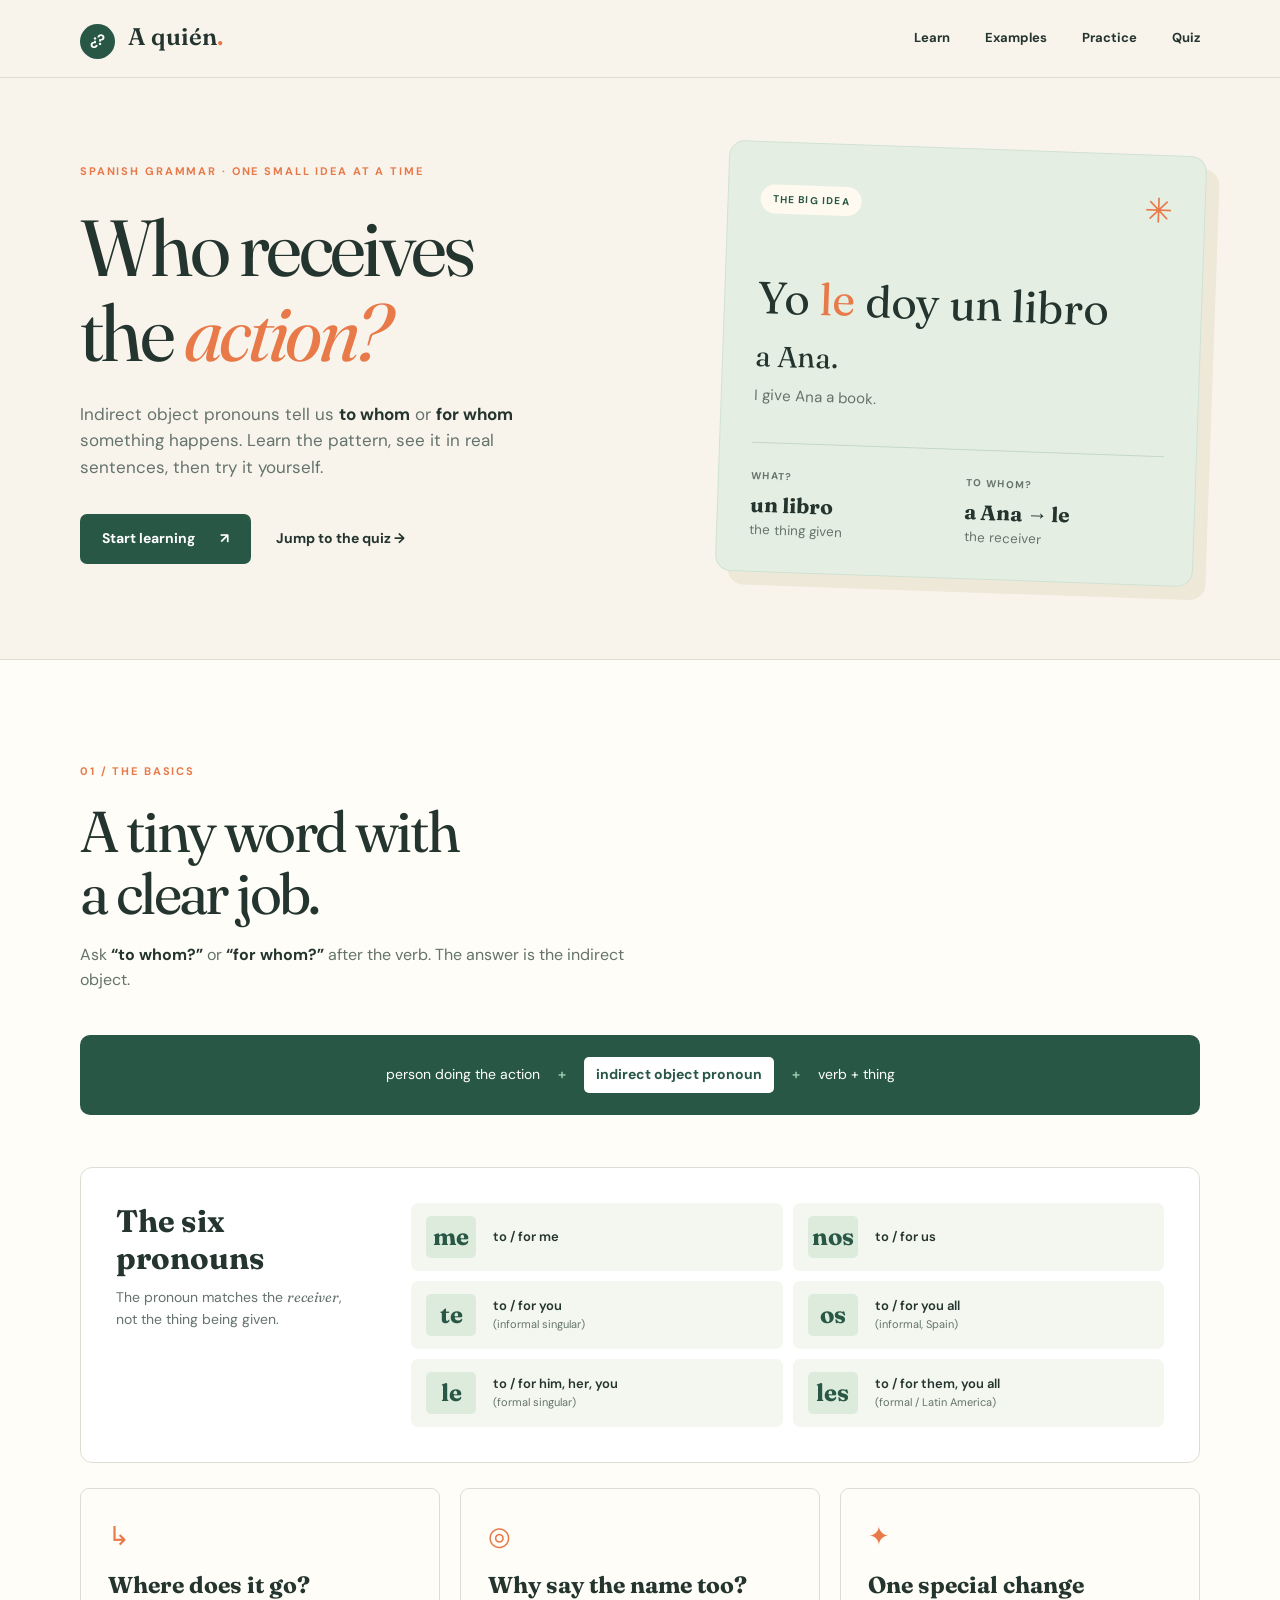
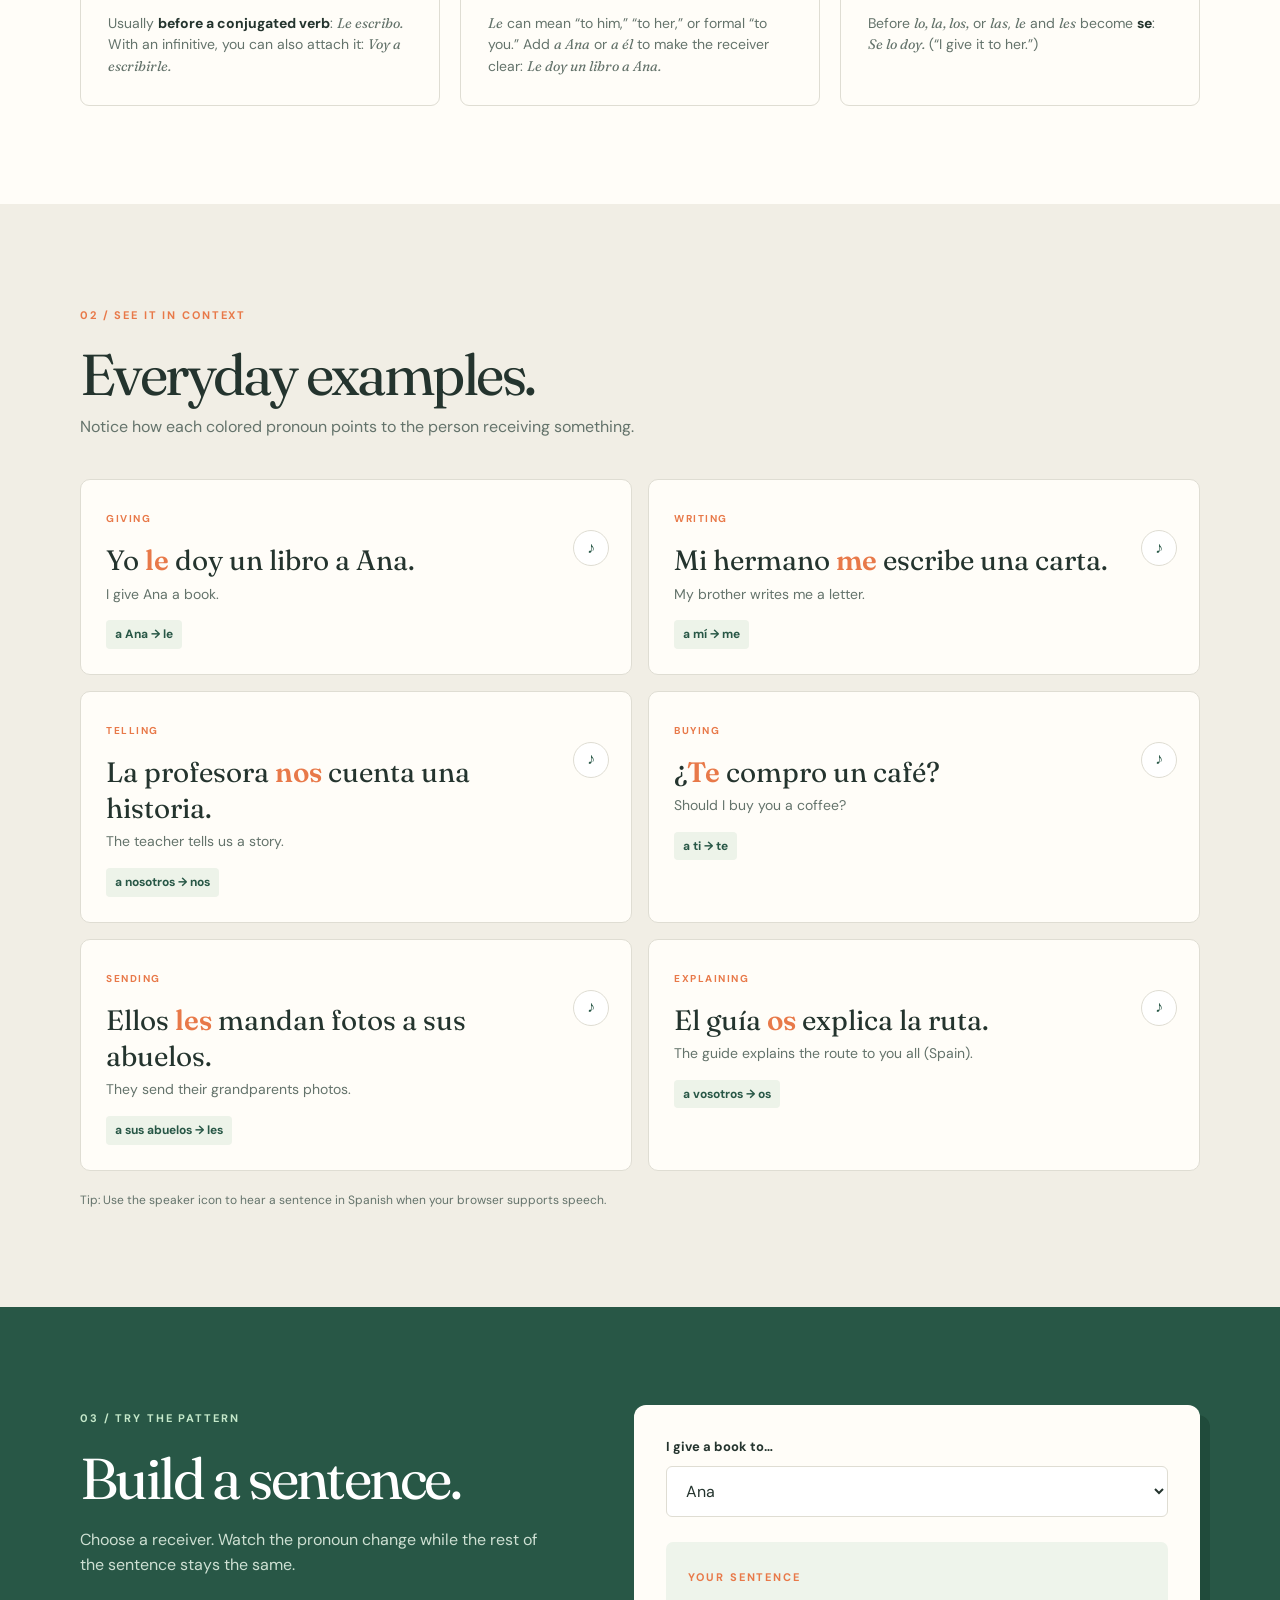
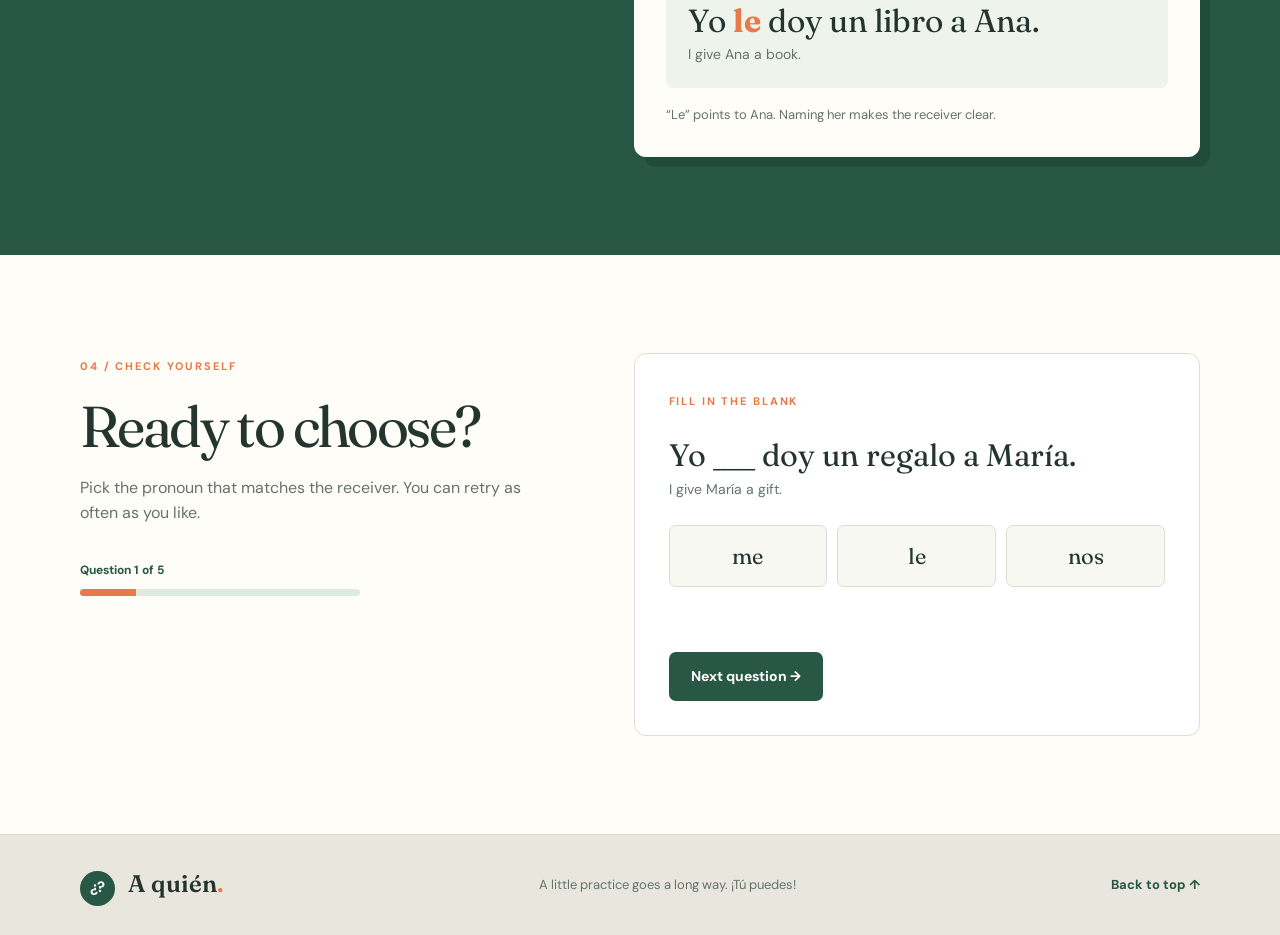
==== index.html @ e97eb4e1 "Build Spanish indirect object pronoun learning app" ====
<!doctype html>
<html lang="en">
<head>
  <meta charset="utf-8">
  <meta name="viewport" content="width=device-width, initial-scale=1">
  <meta name="theme-color" content="#f8f4ec">
  <meta name="description" content="Learn Spanish indirect object pronouns with examples, sentence practice, and a quick quiz.">
  <title>¿A quién? — Spanish indirect object pronouns</title>
  <link rel="stylesheet" href="styles.css">
  <script src="app.js" defer></script>
</head>
<body>
  <header class="site-header">
    <a class="brand" href="#top" aria-label="¿A quién? home"><span class="brand-mark">¿?</span> A quién<span class="brand-dot">.</span></a>
    <nav aria-label="Main navigation"><a href="#learn">Learn</a><a href="#examples">Examples</a><a href="#practice">Practice</a><a href="#quiz">Quiz</a></nav>
  </header>

  <main id="top">
    <section class="hero wrap">
      <div class="hero-copy">
        <p class="eyebrow">SPANISH GRAMMAR · ONE SMALL IDEA AT A TIME</p>
        <h1>Who receives<br>the <em>action?</em></h1>
        <p class="hero-intro">Indirect object pronouns tell us <strong>to whom</strong> or <strong>for whom</strong> something happens. Learn the pattern, see it in real sentences, then try it yourself.</p>
        <div class="hero-actions"><a class="button primary" href="#learn">Start learning <span aria-hidden="true">↗</span></a><a class="text-link" href="#quiz">Jump to the quiz →</a></div>
      </div>
      <div class="hero-card" aria-label="Example sentence">
        <div class="card-top"><span class="pill">THE BIG IDEA</span><span class="star" aria-hidden="true">✳</span></div>
        <p class="hero-spanish">Yo <mark>le</mark> doy un libro <span>a Ana.</span></p>
        <p class="hero-english">I give Ana a book.</p>
        <div class="hero-divider"></div>
        <div class="card-notes"><div><span class="note-label">WHAT?</span><strong>un libro</strong><small>the thing given</small></div><div><span class="note-label">TO WHOM?</span><strong>a Ana → le</strong><small>the receiver</small></div></div>
      </div>
    </section>

    <section class="lesson section" id="learn"><div class="wrap">
      <div class="section-heading"><span class="section-number">01 / THE BASICS</span><h2>A tiny word with<br>a clear job.</h2><p>Ask <strong>“to whom?”</strong> or <strong>“for whom?”</strong> after the verb. The answer is the indirect object.</p></div>
      <div class="formula"><span>person doing the action</span><b>+</b><strong>indirect object pronoun</strong><b>+</b><span>verb + thing</span></div>
      <div class="pronoun-panel"><div class="panel-title"><h3>The six pronouns</h3><p>The pronoun matches the <em>receiver</em>, not the thing being given.</p></div><div class="pronoun-grid">
        <div class="pronoun"><strong>me</strong><span>to / for me</span></div><div class="pronoun"><strong>nos</strong><span>to / for us</span></div>
        <div class="pronoun"><strong>te</strong><span>to / for you <small>(informal singular)</small></span></div><div class="pronoun"><strong>os</strong><span>to / for you all <small>(informal, Spain)</small></span></div>
        <div class="pronoun"><strong>le</strong><span>to / for him, her, you <small>(formal singular)</small></span></div><div class="pronoun"><strong>les</strong><span>to / for them, you all <small>(formal / Latin America)</small></span></div>
      </div></div>
      <div class="tip-grid"><article class="tip"><span class="tip-icon">↳</span><h3>Where does it go?</h3><p>Usually <strong>before a conjugated verb</strong>: <em>Le escribo.</em> With an infinitive, you can also attach it: <em>Voy a escribirle.</em></p></article><article class="tip"><span class="tip-icon">◎</span><h3>Why say the name too?</h3><p><em>Le</em> can mean “to him,” “to her,” or formal “to you.” Add <em>a Ana</em> or <em>a él</em> to make the receiver clear: <em>Le doy un libro a Ana.</em></p></article><article class="tip"><span class="tip-icon">✦</span><h3>One special change</h3><p>Before <em>lo, la, los,</em> or <em>las</em>, <em>le</em> and <em>les</em> become <strong>se</strong>: <em>Se lo doy.</em> (“I give it to her.”)</p></article></div>
    </div></section>

    <section class="examples section" id="examples"><div class="wrap"><div class="section-heading compact"><span class="section-number">02 / SEE IT IN CONTEXT</span><h2>Everyday examples.</h2><p>Notice how each colored pronoun points to the person receiving something.</p></div><div class="example-grid" id="example-grid"></div><p class="example-note">Tip: Use the speaker icon to hear a sentence in Spanish when your browser supports speech.</p></div></section>

    <section class="practice section" id="practice"><div class="wrap practice-layout"><div class="section-heading"><span class="section-number">03 / TRY THE PATTERN</span><h2>Build a sentence.</h2><p>Choose a receiver. Watch the pronoun change while the rest of the sentence stays the same.</p></div><div class="builder"><label for="receiver">I give a book to…</label><select id="receiver"><option value="me">myself</option><option value="te">you (informal)</option><option value="le-ana" selected>Ana</option><option value="le-usted">you (formal)</option><option value="nos">us</option><option value="os">you all (Spain)</option><option value="les">my friends</option></select><div class="built-sentence" aria-live="polite"><span class="sentence-label">YOUR SENTENCE</span><p id="built-spanish"></p><p id="built-english"></p></div><div class="builder-explain" id="builder-explain"></div></div></div></section>

    <section class="quiz section" id="quiz"><div class="wrap quiz-layout"><div class="section-heading"><span class="section-number">04 / CHECK YOURSELF</span><h2>Ready to choose?</h2><p>Pick the pronoun that matches the receiver. You can retry as often as you like.</p><div class="progress" aria-live="polite"><span id="progress-label">Question 1 of 5</span><div class="progress-track"><div id="progress-bar"></div></div></div></div><div class="quiz-card"><span class="quiz-kicker" id="quiz-kicker">FILL IN THE BLANK</span><h3 id="quiz-question"></h3><p class="quiz-hint" id="quiz-hint"></p><div class="choices" id="choices"></div><div class="feedback" id="feedback" role="status" aria-live="polite"></div><button class="button primary next-button" id="next-button" hidden>Next question →</button></div></div></section>
  </main>
  <footer><div class="wrap footer-inner"><a class="brand" href="#top"><span class="brand-mark">¿?</span> A quién<span class="brand-dot">.</span></a><span>A little practice goes a long way. ¡Tú puedes!</span><a href="#top">Back to top ↑</a></div></footer>
</body>
</html>
---- styles.css ----
@import url('https://fonts.googleapis.com/css2?family=DM+Sans:wght@400;500;600;700&family=Fraunces:opsz,wght,SOFT,WONK@9..144,400,0,0;9..144,600,0,0&display=swap');
:root{--ink:#24342e;--muted:#64736b;--cream:#f8f4ec;--paper:#fffdf8;--green:#285746;--mint:#dcebdc;--orange:#e87949;--line:#dfddd3;--serif:Fraunces,Georgia,serif;--sans:'DM Sans',Arial,sans-serif}
*{box-sizing:border-box}html{scroll-behavior:smooth}body{margin:0;background:var(--cream);color:var(--ink);font-family:var(--sans);line-height:1.55}button,select{font:inherit}button{cursor:pointer}a{color:inherit;text-decoration:none}em{font-family:var(--serif);font-style:italic}.wrap{width:min(1120px,calc(100% - 48px));margin:auto}.site-header{height:78px;padding:0 max(24px,calc((100vw - 1120px)/2));display:flex;align-items:center;justify-content:space-between;border-bottom:1px solid var(--line);background:var(--cream)}.brand{font-family:var(--serif);font-size:24px;font-weight:600;white-space:nowrap}.brand-mark{display:inline-grid;place-items:center;width:35px;height:35px;border-radius:50%;background:var(--green);color:#fff;font-family:var(--sans);font-size:15px;font-weight:700;margin-right:8px}.brand-dot{color:var(--orange)}nav{display:flex;gap:35px;font-size:13px;font-weight:700}nav a:hover,.text-link:hover,footer a:hover{color:var(--orange)}.hero{display:grid;grid-template-columns:1fr .85fr;gap:80px;align-items:center;min-height:570px;padding-top:70px;padding-bottom:80px}.eyebrow,.section-number,.sentence-label,.quiz-kicker{letter-spacing:.17em;font-size:11px;font-weight:700;color:var(--orange)}h1,h2,h3,p{margin-top:0}h1,h2{font-family:var(--serif);font-weight:400;letter-spacing:-.045em;line-height:1.08}h1{font-size:clamp(57px,6.2vw,88px);margin:24px 0 25px}h1 em{color:var(--orange)}.hero-intro{font-size:17px;color:var(--muted);max-width:485px}.hero-intro strong{color:var(--ink)}.hero-actions{display:flex;align-items:center;gap:25px;margin-top:34px}.button{display:inline-flex;align-items:center;justify-content:center;gap:25px;border:0;border-radius:7px;padding:14px 22px;font-size:14px;font-weight:700}.primary{background:var(--green);color:#fff}.primary:hover{background:#193d30}.text-link{font-size:14px;font-weight:700}.hero-card{background:#e5eee3;border:1px solid #d0e2d2;border-radius:16px;padding:30px 32px;box-shadow:13px 13px 0 #eee8d9;transform:rotate(2deg)}.card-top{display:flex;justify-content:space-between;align-items:center}.pill{background:#fffaf0;border-radius:99px;padding:7px 12px;color:var(--green);font-size:10px;letter-spacing:.12em;font-weight:700}.star{font-size:34px;color:var(--orange)}.hero-spanish{font-family:var(--serif);font-size:clamp(34px,3.5vw,48px);line-height:1.2;margin:45px 0 7px}.hero-spanish mark{background:transparent;color:var(--orange)}.hero-spanish span{font-size:.65em;white-space:nowrap}.hero-english{color:var(--muted);font-size:15px}.hero-divider{border-top:1px solid #c3d8c5;margin:35px 0 25px}.card-notes{display:grid;grid-template-columns:1fr 1fr;gap:18px}.card-notes div{display:flex;flex-direction:column}.note-label{font-size:10px;font-weight:700;letter-spacing:.14em;color:var(--muted)}.card-notes strong{font-family:var(--serif);font-size:21px;margin-top:4px}.card-notes small{color:var(--muted)}.section{padding:98px 0;scroll-margin-top:30px}.lesson{background:var(--paper);border-top:1px solid var(--line)}.section-heading{max-width:590px}.section-heading h2{font-size:clamp(43px,4.5vw,62px);margin:18px 0}.section-heading p{color:var(--muted);font-size:16px}.section-heading p strong{color:var(--ink)}.formula{display:flex;align-items:center;justify-content:center;gap:18px;margin:42px 0 52px;background:var(--green);color:#fff;padding:22px;border-radius:10px;font-size:14px}.formula strong{background:#fff;color:var(--green);padding:7px 12px;border-radius:5px}.formula b{color:#92c5a5}.pronoun-panel{display:grid;grid-template-columns:250px 1fr;gap:45px;border:1px solid var(--line);border-radius:12px;padding:35px;background:#fff}.panel-title h3{font-family:var(--serif);font-size:31px;line-height:1.2;margin:0 0 10px}.panel-title p{font-size:14px;color:var(--muted)}.pronoun-grid{display:grid;grid-template-columns:1fr 1fr;gap:10px}.pronoun{display:flex;align-items:center;gap:17px;background:#f4f7f0;border-radius:7px;padding:12px 15px;min-height:68px}.pronoun strong{display:grid;place-items:center;min-width:50px;height:42px;border-radius:5px;background:var(--mint);color:var(--green);font-family:var(--serif);font-size:24px}.pronoun span{font-size:13px;font-weight:600}.pronoun small{display:block;color:var(--muted);font-size:11px;font-weight:400}.tip-grid{display:grid;grid-template-columns:repeat(3,1fr);gap:20px;margin-top:25px}.tip{padding:27px;border:1px solid var(--line);border-radius:9px}.tip-icon{color:var(--orange);font-size:26px}.tip h3{font-family:var(--serif);font-size:23px;margin:12px 0 9px}.tip p{font-size:14px;color:var(--muted);margin:0}.tip p strong{color:var(--ink)}.examples{background:#f1eee5}.compact{max-width:none}.compact h2{margin-bottom:8px}.example-grid{display:grid;grid-template-columns:repeat(2,1fr);gap:16px;margin-top:40px}.example-card{background:var(--paper);border:1px solid var(--line);border-radius:10px;padding:25px;position:relative}.example-category{color:var(--orange);font-size:10px;letter-spacing:.15em;font-weight:700}.example-card h3{font-family:var(--serif);font-weight:400;font-size:28px;line-height:1.3;margin:12px 50px 5px 0}.example-card h3 strong{color:var(--orange);font-weight:600}.example-card p{color:var(--muted);font-size:14px;margin:0 0 15px}.example-card .receiver{display:inline-block;background:#edf3e9;color:var(--green);padding:5px 9px;border-radius:4px;font-size:12px;font-weight:700}.speak{position:absolute;right:22px;top:50px;border:1px solid var(--line);border-radius:50%;width:36px;height:36px;background:#fff;color:var(--green)}.speak:hover{background:var(--mint)}.example-note{color:var(--muted);font-size:12px;margin:20px 0 0}.practice{background:var(--green);color:#fff}.practice-layout,.quiz-layout{display:grid;grid-template-columns:.9fr 1.1fr;gap:90px;align-items:start}.practice .section-number{color:#c5e8ca}.practice .section-heading p{color:#cee0d3}.builder{background:var(--paper);color:var(--ink);border-radius:12px;padding:32px;box-shadow:10px 10px 0 #204b3b}.builder label{font-size:13px;font-weight:700;display:block;margin-bottom:9px}.builder select{width:100%;padding:13px 15px;border:1px solid var(--line);border-radius:6px;background:#fff;color:var(--ink)}.built-sentence{margin-top:25px;background:#eef4eb;padding:22px;border-radius:7px}.built-sentence p:first-of-type{font-family:var(--serif);font-size:32px;line-height:1.25;margin:12px 0 3px}.built-sentence strong{color:var(--orange)}.built-sentence p:last-of-type{color:var(--muted);font-size:14px;margin:0}.builder-explain{font-size:13px;color:var(--muted);margin-top:17px}.quiz{background:var(--paper)}.progress{margin-top:35px;max-width:280px;font-size:12px;font-weight:700;color:var(--green)}.progress-track{height:7px;background:var(--mint);border-radius:8px;margin-top:10px;overflow:hidden}#progress-bar{height:100%;width:20%;background:var(--orange);transition:width .3s}.quiz-card{border:1px solid var(--line);border-radius:12px;padding:34px;background:#fff;min-height:340px}.quiz-card h3{font-family:var(--serif);font-size:31px;font-weight:400;line-height:1.3;margin:22px 0 4px}.quiz-hint{font-size:14px;color:var(--muted)}.choices{display:grid;grid-template-columns:repeat(3,1fr);gap:10px;margin:24px 0}.choice{border:1px solid var(--line);border-radius:7px;background:#f8f8f3;padding:13px;font-family:var(--serif);font-size:22px;color:var(--ink)}.choice:hover:not(:disabled){border-color:var(--green);background:var(--mint)}.choice.correct{background:var(--mint);border-color:var(--green);color:var(--green)}.choice.incorrect{background:#fff0e7;border-color:var(--orange);color:#a9502e}.choice:disabled{cursor:default}.feedback{font-size:14px;min-height:25px}.feedback.success{color:var(--green)}.feedback.error{color:#a9502e}.next-button{margin-top:16px}.quiz-result h3{font-size:42px}.quiz-result p{color:var(--muted)}footer{background:#e9e7dd;border-top:1px solid var(--line)}.footer-inner{min-height:100px;display:flex;justify-content:space-between;align-items:center;gap:20px;font-size:13px;color:var(--muted)}footer .brand{color:var(--ink)}footer a:last-child{font-weight:700;color:var(--green)}:focus-visible{outline:3px solid var(--orange);outline-offset:3px}
@media(max-width:850px){.hero,.practice-layout,.quiz-layout{grid-template-columns:1fr;gap:45px}.hero{padding-top:60px}.hero-card{max-width:560px}.pronoun-panel{grid-template-columns:1fr;gap:15px}.tip-grid{grid-template-columns:1fr}.section{padding:75px 0}.formula{flex-wrap:wrap}.footer-inner{flex-wrap:wrap;padding:25px 0}}
@media(max-width:600px){.wrap{width:min(100% - 32px,1120px)}.site-header{height:auto;min-height:70px;padding:13px 16px;align-items:flex-start;gap:15px;flex-direction:column}nav{gap:20px;flex-wrap:wrap}.hero{padding-top:45px}.hero-actions{gap:15px;flex-wrap:wrap}.hero-card{padding:22px;transform:none;box-shadow:6px 6px 0 #eee8d9}.hero-spanish{margin-top:30px}.pronoun-panel{padding:20px}.pronoun-grid,.example-grid{grid-template-columns:1fr}.formula{font-size:12px;gap:9px}.practice-layout,.quiz-layout{gap:25px}.builder,.quiz-card{padding:23px}.choices{gap:6px}.choice{padding:10px}}
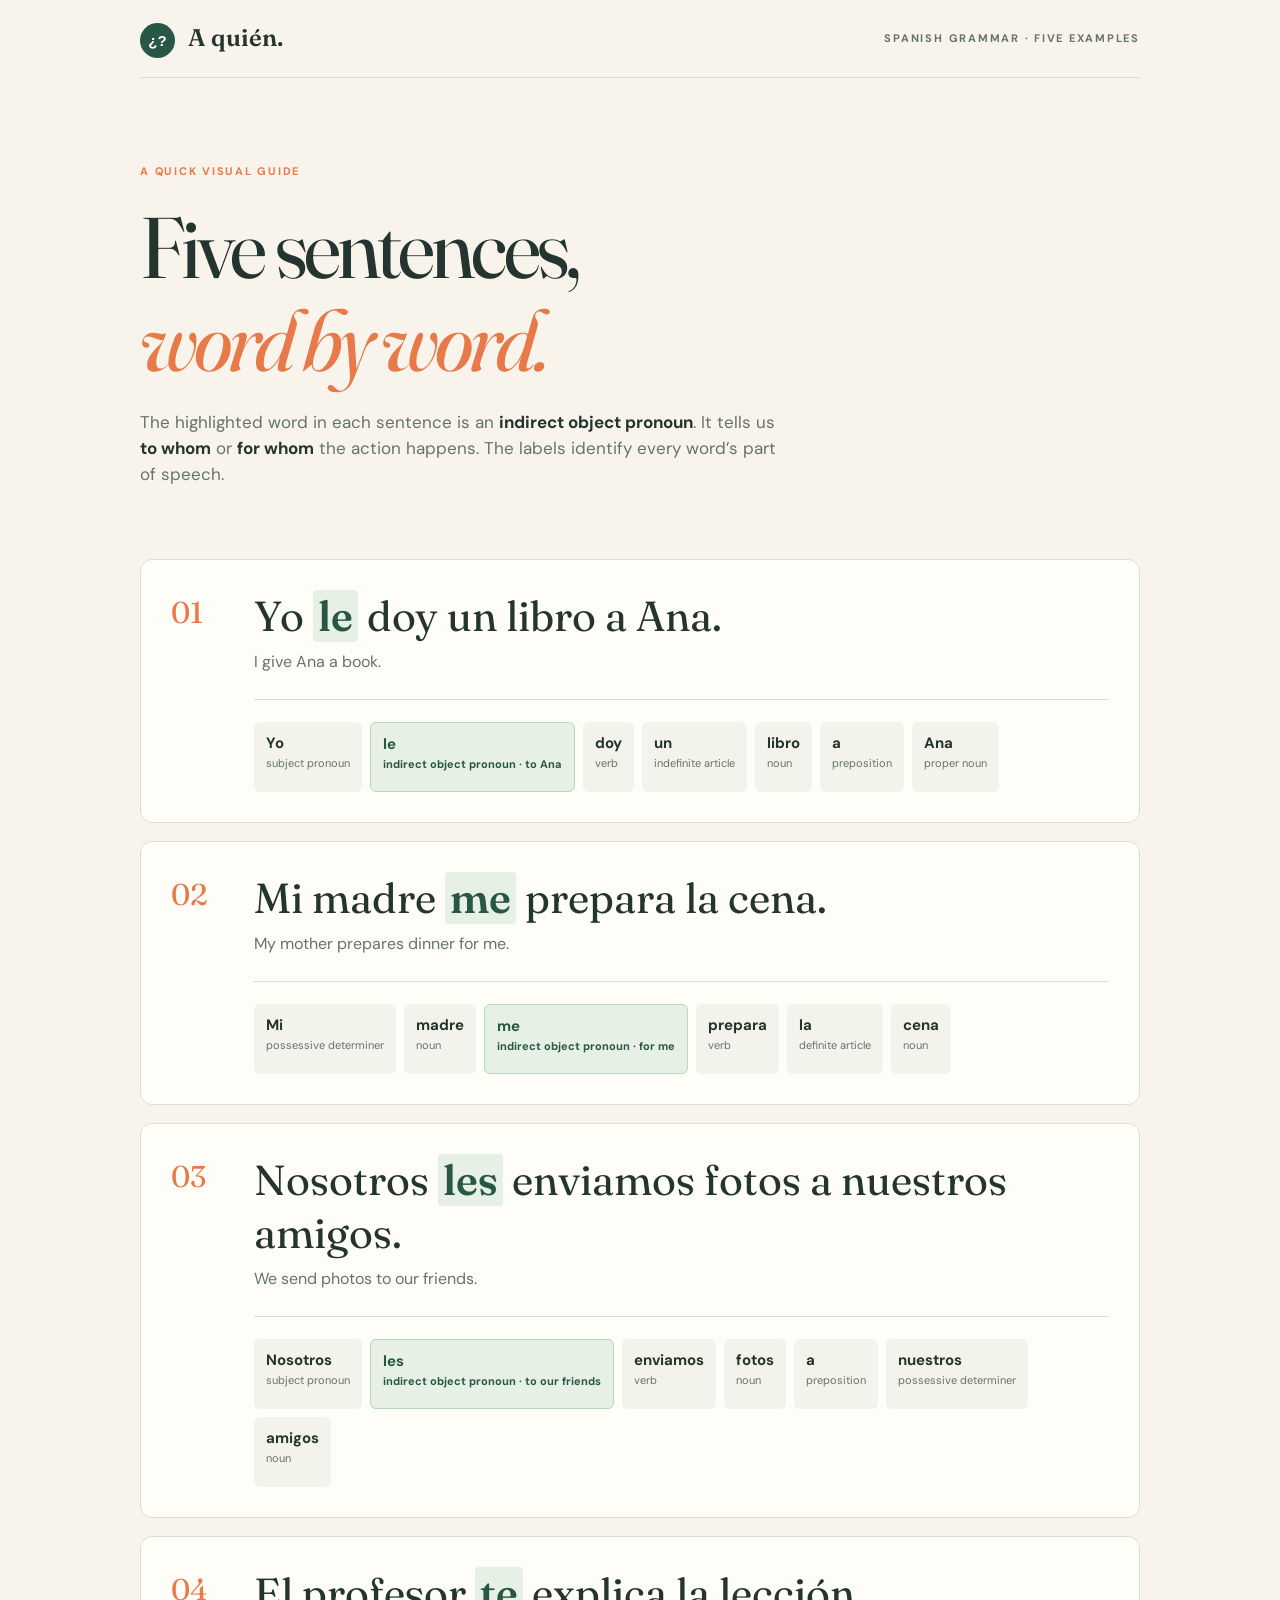
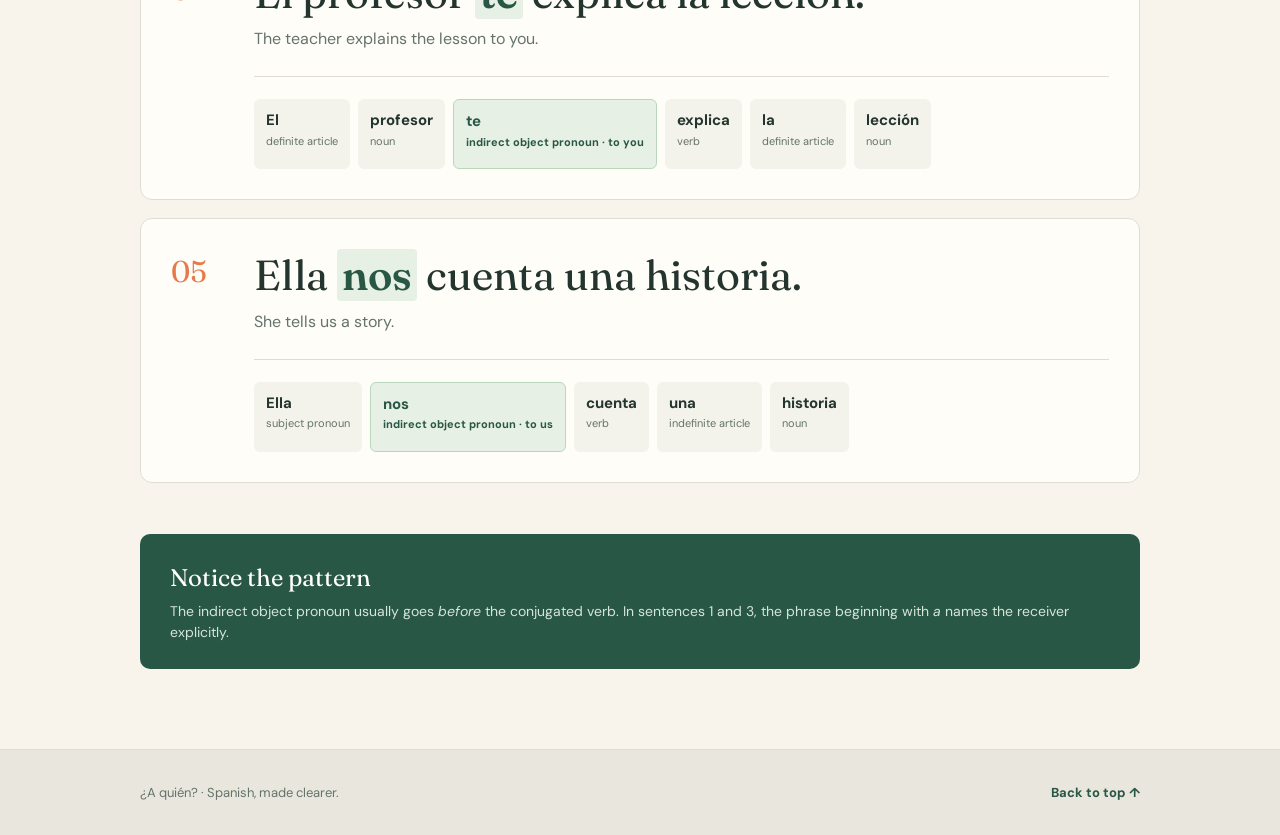
==== commit d694dee5: "Show five annotated Spanish sentences" ====
--- a/index.html
+++ b/index.html
@@ -1,54 +1,17 @@
 <!doctype html>
 <html lang="en">
-<head>
-  <meta charset="utf-8">
-  <meta name="viewport" content="width=device-width, initial-scale=1">
-  <meta name="theme-color" content="#f8f4ec">
-  <meta name="description" content="Learn Spanish indirect object pronouns with examples, sentence practice, and a quick quiz.">
-  <title>¿A quién? — Spanish indirect object pronouns</title>
-  <link rel="stylesheet" href="styles.css">
-  <script src="app.js" defer></script>
-</head>
+<head><meta charset="utf-8"><meta name="viewport" content="width=device-width, initial-scale=1"><meta name="theme-color" content="#f8f4ec"><meta name="description" content="Five Spanish sentences with translations and parts of speech, including indirect object pronouns."><title>Spanish indirect object pronouns — five annotated sentences</title><link rel="stylesheet" href="styles.css"></head>
 <body>
-  <header class="site-header">
-    <a class="brand" href="#top" aria-label="¿A quién? home"><span class="brand-mark">¿?</span> A quién<span class="brand-dot">.</span></a>
-    <nav aria-label="Main navigation"><a href="#learn">Learn</a><a href="#examples">Examples</a><a href="#practice">Practice</a><a href="#quiz">Quiz</a></nav>
-  </header>
-
-  <main id="top">
-    <section class="hero wrap">
-      <div class="hero-copy">
-        <p class="eyebrow">SPANISH GRAMMAR · ONE SMALL IDEA AT A TIME</p>
-        <h1>Who receives<br>the <em>action?</em></h1>
-        <p class="hero-intro">Indirect object pronouns tell us <strong>to whom</strong> or <strong>for whom</strong> something happens. Learn the pattern, see it in real sentences, then try it yourself.</p>
-        <div class="hero-actions"><a class="button primary" href="#learn">Start learning <span aria-hidden="true">↗</span></a><a class="text-link" href="#quiz">Jump to the quiz →</a></div>
-      </div>
-      <div class="hero-card" aria-label="Example sentence">
-        <div class="card-top"><span class="pill">THE BIG IDEA</span><span class="star" aria-hidden="true">✳</span></div>
-        <p class="hero-spanish">Yo <mark>le</mark> doy un libro <span>a Ana.</span></p>
-        <p class="hero-english">I give Ana a book.</p>
-        <div class="hero-divider"></div>
-        <div class="card-notes"><div><span class="note-label">WHAT?</span><strong>un libro</strong><small>the thing given</small></div><div><span class="note-label">TO WHOM?</span><strong>a Ana → le</strong><small>the receiver</small></div></div>
-      </div>
-    </section>
-
-    <section class="lesson section" id="learn"><div class="wrap">
-      <div class="section-heading"><span class="section-number">01 / THE BASICS</span><h2>A tiny word with<br>a clear job.</h2><p>Ask <strong>“to whom?”</strong> or <strong>“for whom?”</strong> after the verb. The answer is the indirect object.</p></div>
-      <div class="formula"><span>person doing the action</span><b>+</b><strong>indirect object pronoun</strong><b>+</b><span>verb + thing</span></div>
-      <div class="pronoun-panel"><div class="panel-title"><h3>The six pronouns</h3><p>The pronoun matches the <em>receiver</em>, not the thing being given.</p></div><div class="pronoun-grid">
-        <div class="pronoun"><strong>me</strong><span>to / for me</span></div><div class="pronoun"><strong>nos</strong><span>to / for us</span></div>
-        <div class="pronoun"><strong>te</strong><span>to / for you <small>(informal singular)</small></span></div><div class="pronoun"><strong>os</strong><span>to / for you all <small>(informal, Spain)</small></span></div>
-        <div class="pronoun"><strong>le</strong><span>to / for him, her, you <small>(formal singular)</small></span></div><div class="pronoun"><strong>les</strong><span>to / for them, you all <small>(formal / Latin America)</small></span></div>
-      </div></div>
-      <div class="tip-grid"><article class="tip"><span class="tip-icon">↳</span><h3>Where does it go?</h3><p>Usually <strong>before a conjugated verb</strong>: <em>Le escribo.</em> With an infinitive, you can also attach it: <em>Voy a escribirle.</em></p></article><article class="tip"><span class="tip-icon">◎</span><h3>Why say the name too?</h3><p><em>Le</em> can mean “to him,” “to her,” or formal “to you.” Add <em>a Ana</em> or <em>a él</em> to make the receiver clear: <em>Le doy un libro a Ana.</em></p></article><article class="tip"><span class="tip-icon">✦</span><h3>One special change</h3><p>Before <em>lo, la, los,</em> or <em>las</em>, <em>le</em> and <em>les</em> become <strong>se</strong>: <em>Se lo doy.</em> (“I give it to her.”)</p></article></div>
-    </div></section>
-
-    <section class="examples section" id="examples"><div class="wrap"><div class="section-heading compact"><span class="section-number">02 / SEE IT IN CONTEXT</span><h2>Everyday examples.</h2><p>Notice how each colored pronoun points to the person receiving something.</p></div><div class="example-grid" id="example-grid"></div><p class="example-note">Tip: Use the speaker icon to hear a sentence in Spanish when your browser supports speech.</p></div></section>
-
-    <section class="practice section" id="practice"><div class="wrap practice-layout"><div class="section-heading"><span class="section-number">03 / TRY THE PATTERN</span><h2>Build a sentence.</h2><p>Choose a receiver. Watch the pronoun change while the rest of the sentence stays the same.</p></div><div class="builder"><label for="receiver">I give a book to…</label><select id="receiver"><option value="me">myself</option><option value="te">you (informal)</option><option value="le-ana" selected>Ana</option><option value="le-usted">you (formal)</option><option value="nos">us</option><option value="os">you all (Spain)</option><option value="les">my friends</option></select><div class="built-sentence" aria-live="polite"><span class="sentence-label">YOUR SENTENCE</span><p id="built-spanish"></p><p id="built-english"></p></div><div class="builder-explain" id="builder-explain"></div></div></div></section>
-
-    <section class="quiz section" id="quiz"><div class="wrap quiz-layout"><div class="section-heading"><span class="section-number">04 / CHECK YOURSELF</span><h2>Ready to choose?</h2><p>Pick the pronoun that matches the receiver. You can retry as often as you like.</p><div class="progress" aria-live="polite"><span id="progress-label">Question 1 of 5</span><div class="progress-track"><div id="progress-bar"></div></div></div></div><div class="quiz-card"><span class="quiz-kicker" id="quiz-kicker">FILL IN THE BLANK</span><h3 id="quiz-question"></h3><p class="quiz-hint" id="quiz-hint"></p><div class="choices" id="choices"></div><div class="feedback" id="feedback" role="status" aria-live="polite"></div><button class="button primary next-button" id="next-button" hidden>Next question →</button></div></div></section>
-  </main>
-  <footer><div class="wrap footer-inner"><a class="brand" href="#top"><span class="brand-mark">¿?</span> A quién<span class="brand-dot">.</span></a><span>A little practice goes a long way. ¡Tú puedes!</span><a href="#top">Back to top ↑</a></div></footer>
-</body>
-</html>
+<header class="wrap"><a class="brand" href="#top"><span>¿?</span> A quién.</a><small>SPANISH GRAMMAR · FIVE EXAMPLES</small></header>
+<main id="top" class="wrap">
+<div class="intro"><small>A QUICK VISUAL GUIDE</small><h1>Five sentences,<br><em>word by word.</em></h1><p>The highlighted word in each sentence is an <strong>indirect object pronoun</strong>. It tells us <strong>to whom</strong> or <strong>for whom</strong> the action happens. The labels identify every word’s part of speech.</p></div>
+<section class="sentence-list" aria-label="Five annotated Spanish sentences">
+<article class="sentence-card"><span class="number">01</span><div><h2 lang="es">Yo <mark>le</mark> doy un libro a Ana.</h2><p class="translation">I give Ana a book.</p><div class="words"><span><b>Yo</b><small>subject pronoun</small></span><span class="indirect"><b>le</b><small>indirect object pronoun · to Ana</small></span><span><b>doy</b><small>verb</small></span><span><b>un</b><small>indefinite article</small></span><span><b>libro</b><small>noun</small></span><span><b>a</b><small>preposition</small></span><span><b>Ana</b><small>proper noun</small></span></div></div></article>
+<article class="sentence-card"><span class="number">02</span><div><h2 lang="es">Mi madre <mark>me</mark> prepara la cena.</h2><p class="translation">My mother prepares dinner for me.</p><div class="words"><span><b>Mi</b><small>possessive determiner</small></span><span><b>madre</b><small>noun</small></span><span class="indirect"><b>me</b><small>indirect object pronoun · for me</small></span><span><b>prepara</b><small>verb</small></span><span><b>la</b><small>definite article</small></span><span><b>cena</b><small>noun</small></span></div></div></article>
+<article class="sentence-card"><span class="number">03</span><div><h2 lang="es">Nosotros <mark>les</mark> enviamos fotos a nuestros amigos.</h2><p class="translation">We send photos to our friends.</p><div class="words"><span><b>Nosotros</b><small>subject pronoun</small></span><span class="indirect"><b>les</b><small>indirect object pronoun · to our friends</small></span><span><b>enviamos</b><small>verb</small></span><span><b>fotos</b><small>noun</small></span><span><b>a</b><small>preposition</small></span><span><b>nuestros</b><small>possessive determiner</small></span><span><b>amigos</b><small>noun</small></span></div></div></article>
+<article class="sentence-card"><span class="number">04</span><div><h2 lang="es">El profesor <mark>te</mark> explica la lección.</h2><p class="translation">The teacher explains the lesson to you.</p><div class="words"><span><b>El</b><small>definite article</small></span><span><b>profesor</b><small>noun</small></span><span class="indirect"><b>te</b><small>indirect object pronoun · to you</small></span><span><b>explica</b><small>verb</small></span><span><b>la</b><small>definite article</small></span><span><b>lección</b><small>noun</small></span></div></div></article>
+<article class="sentence-card"><span class="number">05</span><div><h2 lang="es">Ella <mark>nos</mark> cuenta una historia.</h2><p class="translation">She tells us a story.</p><div class="words"><span><b>Ella</b><small>subject pronoun</small></span><span class="indirect"><b>nos</b><small>indirect object pronoun · to us</small></span><span><b>cuenta</b><small>verb</small></span><span><b>una</b><small>indefinite article</small></span><span><b>historia</b><small>noun</small></span></div></div></article>
+</section>
+<aside><strong>Notice the pattern</strong><p>The indirect object pronoun usually goes <em>before</em> the conjugated verb. In sentences 1 and 3, the phrase beginning with <em>a</em> names the receiver explicitly.</p></aside>
+</main><footer><div class="wrap"><span>¿A quién? · Spanish, made clearer.</span><a href="#top">Back to top ↑</a></div></footer>
+</body></html>
--- a/styles.css
+++ b/styles.css
@@ -1,5 +1,2 @@
-@import url('https://fonts.googleapis.com/css2?family=DM+Sans:wght@400;500;600;700&family=Fraunces:opsz,wght,SOFT,WONK@9..144,400,0,0;9..144,600,0,0&display=swap');
-:root{--ink:#24342e;--muted:#64736b;--cream:#f8f4ec;--paper:#fffdf8;--green:#285746;--mint:#dcebdc;--orange:#e87949;--line:#dfddd3;--serif:Fraunces,Georgia,serif;--sans:'DM Sans',Arial,sans-serif}
-*{box-sizing:border-box}html{scroll-behavior:smooth}body{margin:0;background:var(--cream);color:var(--ink);font-family:var(--sans);line-height:1.55}button,select{font:inherit}button{cursor:pointer}a{color:inherit;text-decoration:none}em{font-family:var(--serif);font-style:italic}.wrap{width:min(1120px,calc(100% - 48px));margin:auto}.site-header{height:78px;padding:0 max(24px,calc((100vw - 1120px)/2));display:flex;align-items:center;justify-content:space-between;border-bottom:1px solid var(--line);background:var(--cream)}.brand{font-family:var(--serif);font-size:24px;font-weight:600;white-space:nowrap}.brand-mark{display:inline-grid;place-items:center;width:35px;height:35px;border-radius:50%;background:var(--green);color:#fff;font-family:var(--sans);font-size:15px;font-weight:700;margin-right:8px}.brand-dot{color:var(--orange)}nav{display:flex;gap:35px;font-size:13px;font-weight:700}nav a:hover,.text-link:hover,footer a:hover{color:var(--orange)}.hero{display:grid;grid-template-columns:1fr .85fr;gap:80px;align-items:center;min-height:570px;padding-top:70px;padding-bottom:80px}.eyebrow,.section-number,.sentence-label,.quiz-kicker{letter-spacing:.17em;font-size:11px;font-weight:700;color:var(--orange)}h1,h2,h3,p{margin-top:0}h1,h2{font-family:var(--serif);font-weight:400;letter-spacing:-.045em;line-height:1.08}h1{font-size:clamp(57px,6.2vw,88px);margin:24px 0 25px}h1 em{color:var(--orange)}.hero-intro{font-size:17px;color:var(--muted);max-width:485px}.hero-intro strong{color:var(--ink)}.hero-actions{display:flex;align-items:center;gap:25px;margin-top:34px}.button{display:inline-flex;align-items:center;justify-content:center;gap:25px;border:0;border-radius:7px;padding:14px 22px;font-size:14px;font-weight:700}.primary{background:var(--green);color:#fff}.primary:hover{background:#193d30}.text-link{font-size:14px;font-weight:700}.hero-card{background:#e5eee3;border:1px solid #d0e2d2;border-radius:16px;padding:30px 32px;box-shadow:13px 13px 0 #eee8d9;transform:rotate(2deg)}.card-top{display:flex;justify-content:space-between;align-items:center}.pill{background:#fffaf0;border-radius:99px;padding:7px 12px;color:var(--green);font-size:10px;letter-spacing:.12em;font-weight:700}.star{font-size:34px;color:var(--orange)}.hero-spanish{font-family:var(--serif);font-size:clamp(34px,3.5vw,48px);line-height:1.2;margin:45px 0 7px}.hero-spanish mark{background:transparent;color:var(--orange)}.hero-spanish span{font-size:.65em;white-space:nowrap}.hero-english{color:var(--muted);font-size:15px}.hero-divider{border-top:1px solid #c3d8c5;margin:35px 0 25px}.card-notes{display:grid;grid-template-columns:1fr 1fr;gap:18px}.card-notes div{display:flex;flex-direction:column}.note-label{font-size:10px;font-weight:700;letter-spacing:.14em;color:var(--muted)}.card-notes strong{font-family:var(--serif);font-size:21px;margin-top:4px}.card-notes small{color:var(--muted)}.section{padding:98px 0;scroll-margin-top:30px}.lesson{background:var(--paper);border-top:1px solid var(--line)}.section-heading{max-width:590px}.section-heading h2{font-size:clamp(43px,4.5vw,62px);margin:18px 0}.section-heading p{color:var(--muted);font-size:16px}.section-heading p strong{color:var(--ink)}.formula{display:flex;align-items:center;justify-content:center;gap:18px;margin:42px 0 52px;background:var(--green);color:#fff;padding:22px;border-radius:10px;font-size:14px}.formula strong{background:#fff;color:var(--green);padding:7px 12px;border-radius:5px}.formula b{color:#92c5a5}.pronoun-panel{display:grid;grid-template-columns:250px 1fr;gap:45px;border:1px solid var(--line);border-radius:12px;padding:35px;background:#fff}.panel-title h3{font-family:var(--serif);font-size:31px;line-height:1.2;margin:0 0 10px}.panel-title p{font-size:14px;color:var(--muted)}.pronoun-grid{display:grid;grid-template-columns:1fr 1fr;gap:10px}.pronoun{display:flex;align-items:center;gap:17px;background:#f4f7f0;border-radius:7px;padding:12px 15px;min-height:68px}.pronoun strong{display:grid;place-items:center;min-width:50px;height:42px;border-radius:5px;background:var(--mint);color:var(--green);font-family:var(--serif);font-size:24px}.pronoun span{font-size:13px;font-weight:600}.pronoun small{display:block;color:var(--muted);font-size:11px;font-weight:400}.tip-grid{display:grid;grid-template-columns:repeat(3,1fr);gap:20px;margin-top:25px}.tip{padding:27px;border:1px solid var(--line);border-radius:9px}.tip-icon{color:var(--orange);font-size:26px}.tip h3{font-family:var(--serif);font-size:23px;margin:12px 0 9px}.tip p{font-size:14px;color:var(--muted);margin:0}.tip p strong{color:var(--ink)}.examples{background:#f1eee5}.compact{max-width:none}.compact h2{margin-bottom:8px}.example-grid{display:grid;grid-template-columns:repeat(2,1fr);gap:16px;margin-top:40px}.example-card{background:var(--paper);border:1px solid var(--line);border-radius:10px;padding:25px;position:relative}.example-category{color:var(--orange);font-size:10px;letter-spacing:.15em;font-weight:700}.example-card h3{font-family:var(--serif);font-weight:400;font-size:28px;line-height:1.3;margin:12px 50px 5px 0}.example-card h3 strong{color:var(--orange);font-weight:600}.example-card p{color:var(--muted);font-size:14px;margin:0 0 15px}.example-card .receiver{display:inline-block;background:#edf3e9;color:var(--green);padding:5px 9px;border-radius:4px;font-size:12px;font-weight:700}.speak{position:absolute;right:22px;top:50px;border:1px solid var(--line);border-radius:50%;width:36px;height:36px;background:#fff;color:var(--green)}.speak:hover{background:var(--mint)}.example-note{color:var(--muted);font-size:12px;margin:20px 0 0}.practice{background:var(--green);color:#fff}.practice-layout,.quiz-layout{display:grid;grid-template-columns:.9fr 1.1fr;gap:90px;align-items:start}.practice .section-number{color:#c5e8ca}.practice .section-heading p{color:#cee0d3}.builder{background:var(--paper);color:var(--ink);border-radius:12px;padding:32px;box-shadow:10px 10px 0 #204b3b}.builder label{font-size:13px;font-weight:700;display:block;margin-bottom:9px}.builder select{width:100%;padding:13px 15px;border:1px solid var(--line);border-radius:6px;background:#fff;color:var(--ink)}.built-sentence{margin-top:25px;background:#eef4eb;padding:22px;border-radius:7px}.built-sentence p:first-of-type{font-family:var(--serif);font-size:32px;line-height:1.25;margin:12px 0 3px}.built-sentence strong{color:var(--orange)}.built-sentence p:last-of-type{color:var(--muted);font-size:14px;margin:0}.builder-explain{font-size:13px;color:var(--muted);margin-top:17px}.quiz{background:var(--paper)}.progress{margin-top:35px;max-width:280px;font-size:12px;font-weight:700;color:var(--green)}.progress-track{height:7px;background:var(--mint);border-radius:8px;margin-top:10px;overflow:hidden}#progress-bar{height:100%;width:20%;background:var(--orange);transition:width .3s}.quiz-card{border:1px solid var(--line);border-radius:12px;padding:34px;background:#fff;min-height:340px}.quiz-card h3{font-family:var(--serif);font-size:31px;font-weight:400;line-height:1.3;margin:22px 0 4px}.quiz-hint{font-size:14px;color:var(--muted)}.choices{display:grid;grid-template-columns:repeat(3,1fr);gap:10px;margin:24px 0}.choice{border:1px solid var(--line);border-radius:7px;background:#f8f8f3;padding:13px;font-family:var(--serif);font-size:22px;color:var(--ink)}.choice:hover:not(:disabled){border-color:var(--green);background:var(--mint)}.choice.correct{background:var(--mint);border-color:var(--green);color:var(--green)}.choice.incorrect{background:#fff0e7;border-color:var(--orange);color:#a9502e}.choice:disabled{cursor:default}.feedback{font-size:14px;min-height:25px}.feedback.success{color:var(--green)}.feedback.error{color:#a9502e}.next-button{margin-top:16px}.quiz-result h3{font-size:42px}.quiz-result p{color:var(--muted)}footer{background:#e9e7dd;border-top:1px solid var(--line)}.footer-inner{min-height:100px;display:flex;justify-content:space-between;align-items:center;gap:20px;font-size:13px;color:var(--muted)}footer .brand{color:var(--ink)}footer a:last-child{font-weight:700;color:var(--green)}:focus-visible{outline:3px solid var(--orange);outline-offset:3px}
-@media(max-width:850px){.hero,.practice-layout,.quiz-layout{grid-template-columns:1fr;gap:45px}.hero{padding-top:60px}.hero-card{max-width:560px}.pronoun-panel{grid-template-columns:1fr;gap:15px}.tip-grid{grid-template-columns:1fr}.section{padding:75px 0}.formula{flex-wrap:wrap}.footer-inner{flex-wrap:wrap;padding:25px 0}}
-@media(max-width:600px){.wrap{width:min(100% - 32px,1120px)}.site-header{height:auto;min-height:70px;padding:13px 16px;align-items:flex-start;gap:15px;flex-direction:column}nav{gap:20px;flex-wrap:wrap}.hero{padding-top:45px}.hero-actions{gap:15px;flex-wrap:wrap}.hero-card{padding:22px;transform:none;box-shadow:6px 6px 0 #eee8d9}.hero-spanish{margin-top:30px}.pronoun-panel{padding:20px}.pronoun-grid,.example-grid{grid-template-columns:1fr}.formula{font-size:12px;gap:9px}.practice-layout,.quiz-layout{gap:25px}.builder,.quiz-card{padding:23px}.choices{gap:6px}.choice{padding:10px}}
+@import url('https://fonts.googleapis.com/css2?family=DM+Sans:wght@400;500;700&family=Fraunces:opsz,wght@9..144,400;9..144,600&display=swap');
+:root{--ink:#24342e;--muted:#64736b;--cream:#f8f4ec;--paper:#fffdf8;--green:#285746;--mint:#e7f0e4;--orange:#e87949;--line:#dfddd3}*{box-sizing:border-box}html{scroll-behavior:smooth}body{margin:0;background:var(--cream);color:var(--ink);font-family:'DM Sans',Arial,sans-serif;line-height:1.55}.wrap{width:min(1000px,calc(100% - 40px));margin:auto}a{color:inherit;text-decoration:none}header{height:78px;display:flex;align-items:center;justify-content:space-between;border-bottom:1px solid var(--line)}.brand{font-family:Fraunces,Georgia,serif;font-size:24px;font-weight:600}.brand span{display:inline-grid;place-items:center;width:35px;height:35px;border-radius:50%;background:var(--green);color:#fff;font-family:Arial,sans-serif;font-size:15px;margin-right:8px}header small,.intro small{font-size:11px;font-weight:700;letter-spacing:.16em;color:var(--orange)}header small{color:var(--muted)}.intro{padding:80px 0 54px;max-width:750px}.intro h1{font-family:Fraunces,Georgia,serif;font-size:clamp(54px,7vw,86px);font-weight:400;line-height:1.08;letter-spacing:-.045em;margin:18px 0 22px}.intro h1 em{color:var(--orange)}.intro p{max-width:650px;color:var(--muted);font-size:17px}.intro strong{color:var(--ink)}.sentence-list{display:grid;gap:18px;padding-bottom:36px}.sentence-card{display:grid;grid-template-columns:65px 1fr;gap:18px;background:var(--paper);border:1px solid var(--line);border-radius:12px;padding:30px}.number{font-family:Fraunces,Georgia,serif;font-size:30px;color:var(--orange)}h2{font-family:Fraunces,Georgia,serif;font-size:clamp(29px,4vw,42px);font-weight:400;line-height:1.25;margin:0 0 8px}mark{background:var(--mint);color:var(--green);border-radius:4px;padding:0 5px;font-weight:600}.translation{font-size:16px;color:var(--muted);margin:0 0 24px}.words{display:flex;flex-wrap:wrap;gap:8px;border-top:1px solid var(--line);padding-top:22px}.words span{display:flex;flex-direction:column;min-height:70px;padding:10px 12px;background:#f3f3eb;border-radius:6px}.words b{font-size:15px}.words small{font-size:11px;color:var(--muted)}.words .indirect{background:var(--mint);border:1px solid #b9d7bd;color:var(--green)}.words .indirect small{color:var(--green);font-weight:700}aside{background:var(--green);color:#fff;border-radius:10px;padding:25px 30px;margin:15px 0 80px}aside strong{font-family:Fraunces,Georgia,serif;font-size:24px;font-weight:400}aside p{color:#d5e5d8;margin:5px 0 0;font-size:14px}footer{border-top:1px solid var(--line);background:#e9e7dd}footer .wrap{min-height:85px;display:flex;justify-content:space-between;align-items:center;color:var(--muted);font-size:13px}footer a{color:var(--green);font-weight:700}:focus-visible{outline:3px solid var(--orange);outline-offset:3px}@media(max-width:650px){header small{display:none}.intro{padding:55px 0 32px}.sentence-card{grid-template-columns:1fr;gap:2px;padding:22px}.number{font-size:19px}.words span{min-height:64px}aside{margin-bottom:50px}}
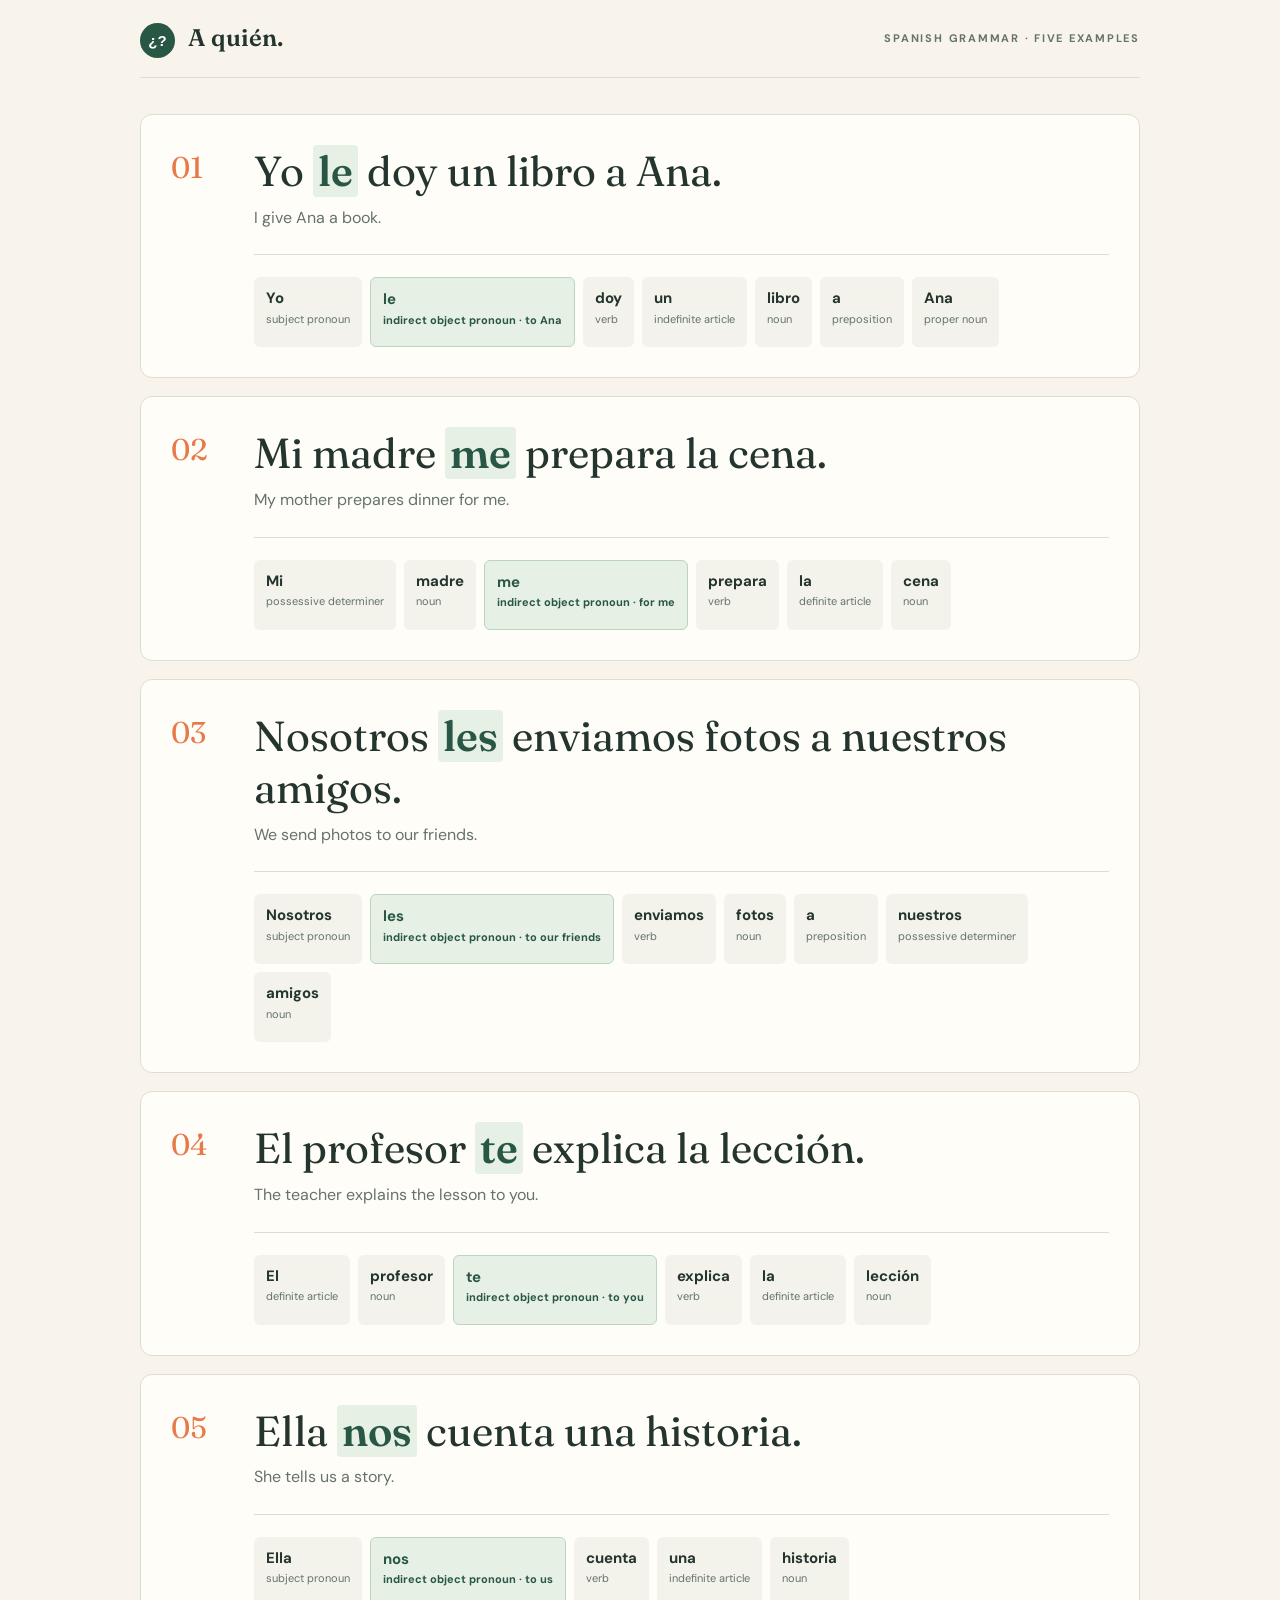
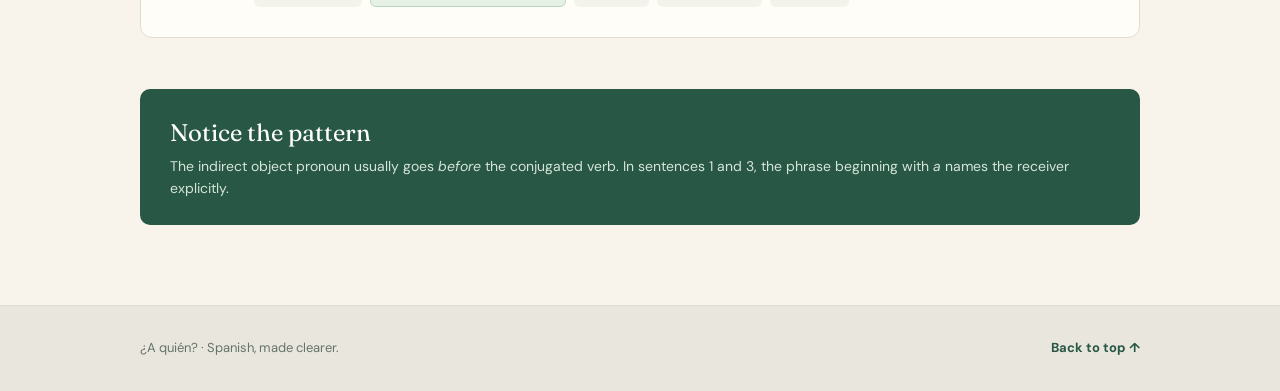
==== commit 006e1b72: "Remove sentence guide introduction" ====
--- a/index.html
+++ b/index.html
@@ -4,7 +4,6 @@
 <body>
 <header class="wrap"><a class="brand" href="#top"><span>¿?</span> A quién.</a><small>SPANISH GRAMMAR · FIVE EXAMPLES</small></header>
 <main id="top" class="wrap">
-<div class="intro"><small>A QUICK VISUAL GUIDE</small><h1>Five sentences,<br><em>word by word.</em></h1><p>The highlighted word in each sentence is an <strong>indirect object pronoun</strong>. It tells us <strong>to whom</strong> or <strong>for whom</strong> the action happens. The labels identify every word’s part of speech.</p></div>
 <section class="sentence-list" aria-label="Five annotated Spanish sentences">
 <article class="sentence-card"><span class="number">01</span><div><h2 lang="es">Yo <mark>le</mark> doy un libro a Ana.</h2><p class="translation">I give Ana a book.</p><div class="words"><span><b>Yo</b><small>subject pronoun</small></span><span class="indirect"><b>le</b><small>indirect object pronoun · to Ana</small></span><span><b>doy</b><small>verb</small></span><span><b>un</b><small>indefinite article</small></span><span><b>libro</b><small>noun</small></span><span><b>a</b><small>preposition</small></span><span><b>Ana</b><small>proper noun</small></span></div></div></article>
 <article class="sentence-card"><span class="number">02</span><div><h2 lang="es">Mi madre <mark>me</mark> prepara la cena.</h2><p class="translation">My mother prepares dinner for me.</p><div class="words"><span><b>Mi</b><small>possessive determiner</small></span><span><b>madre</b><small>noun</small></span><span class="indirect"><b>me</b><small>indirect object pronoun · for me</small></span><span><b>prepara</b><small>verb</small></span><span><b>la</b><small>definite article</small></span><span><b>cena</b><small>noun</small></span></div></div></article>
--- a/styles.css
+++ b/styles.css
@@ -1,2 +1,3 @@
 @import url('https://fonts.googleapis.com/css2?family=DM+Sans:wght@400;500;700&family=Fraunces:opsz,wght@9..144,400;9..144,600&display=swap');
+.sentence-list{padding-top:36px}
 :root{--ink:#24342e;--muted:#64736b;--cream:#f8f4ec;--paper:#fffdf8;--green:#285746;--mint:#e7f0e4;--orange:#e87949;--line:#dfddd3}*{box-sizing:border-box}html{scroll-behavior:smooth}body{margin:0;background:var(--cream);color:var(--ink);font-family:'DM Sans',Arial,sans-serif;line-height:1.55}.wrap{width:min(1000px,calc(100% - 40px));margin:auto}a{color:inherit;text-decoration:none}header{height:78px;display:flex;align-items:center;justify-content:space-between;border-bottom:1px solid var(--line)}.brand{font-family:Fraunces,Georgia,serif;font-size:24px;font-weight:600}.brand span{display:inline-grid;place-items:center;width:35px;height:35px;border-radius:50%;background:var(--green);color:#fff;font-family:Arial,sans-serif;font-size:15px;margin-right:8px}header small,.intro small{font-size:11px;font-weight:700;letter-spacing:.16em;color:var(--orange)}header small{color:var(--muted)}.intro{padding:80px 0 54px;max-width:750px}.intro h1{font-family:Fraunces,Georgia,serif;font-size:clamp(54px,7vw,86px);font-weight:400;line-height:1.08;letter-spacing:-.045em;margin:18px 0 22px}.intro h1 em{color:var(--orange)}.intro p{max-width:650px;color:var(--muted);font-size:17px}.intro strong{color:var(--ink)}.sentence-list{display:grid;gap:18px;padding-bottom:36px}.sentence-card{display:grid;grid-template-columns:65px 1fr;gap:18px;background:var(--paper);border:1px solid var(--line);border-radius:12px;padding:30px}.number{font-family:Fraunces,Georgia,serif;font-size:30px;color:var(--orange)}h2{font-family:Fraunces,Georgia,serif;font-size:clamp(29px,4vw,42px);font-weight:400;line-height:1.25;margin:0 0 8px}mark{background:var(--mint);color:var(--green);border-radius:4px;padding:0 5px;font-weight:600}.translation{font-size:16px;color:var(--muted);margin:0 0 24px}.words{display:flex;flex-wrap:wrap;gap:8px;border-top:1px solid var(--line);padding-top:22px}.words span{display:flex;flex-direction:column;min-height:70px;padding:10px 12px;background:#f3f3eb;border-radius:6px}.words b{font-size:15px}.words small{font-size:11px;color:var(--muted)}.words .indirect{background:var(--mint);border:1px solid #b9d7bd;color:var(--green)}.words .indirect small{color:var(--green);font-weight:700}aside{background:var(--green);color:#fff;border-radius:10px;padding:25px 30px;margin:15px 0 80px}aside strong{font-family:Fraunces,Georgia,serif;font-size:24px;font-weight:400}aside p{color:#d5e5d8;margin:5px 0 0;font-size:14px}footer{border-top:1px solid var(--line);background:#e9e7dd}footer .wrap{min-height:85px;display:flex;justify-content:space-between;align-items:center;color:var(--muted);font-size:13px}footer a{color:var(--green);font-weight:700}:focus-visible{outline:3px solid var(--orange);outline-offset:3px}@media(max-width:650px){header small{display:none}.intro{padding:55px 0 32px}.sentence-card{grid-template-columns:1fr;gap:2px;padding:22px}.number{font-size:19px}.words span{min-height:64px}aside{margin-bottom:50px}}
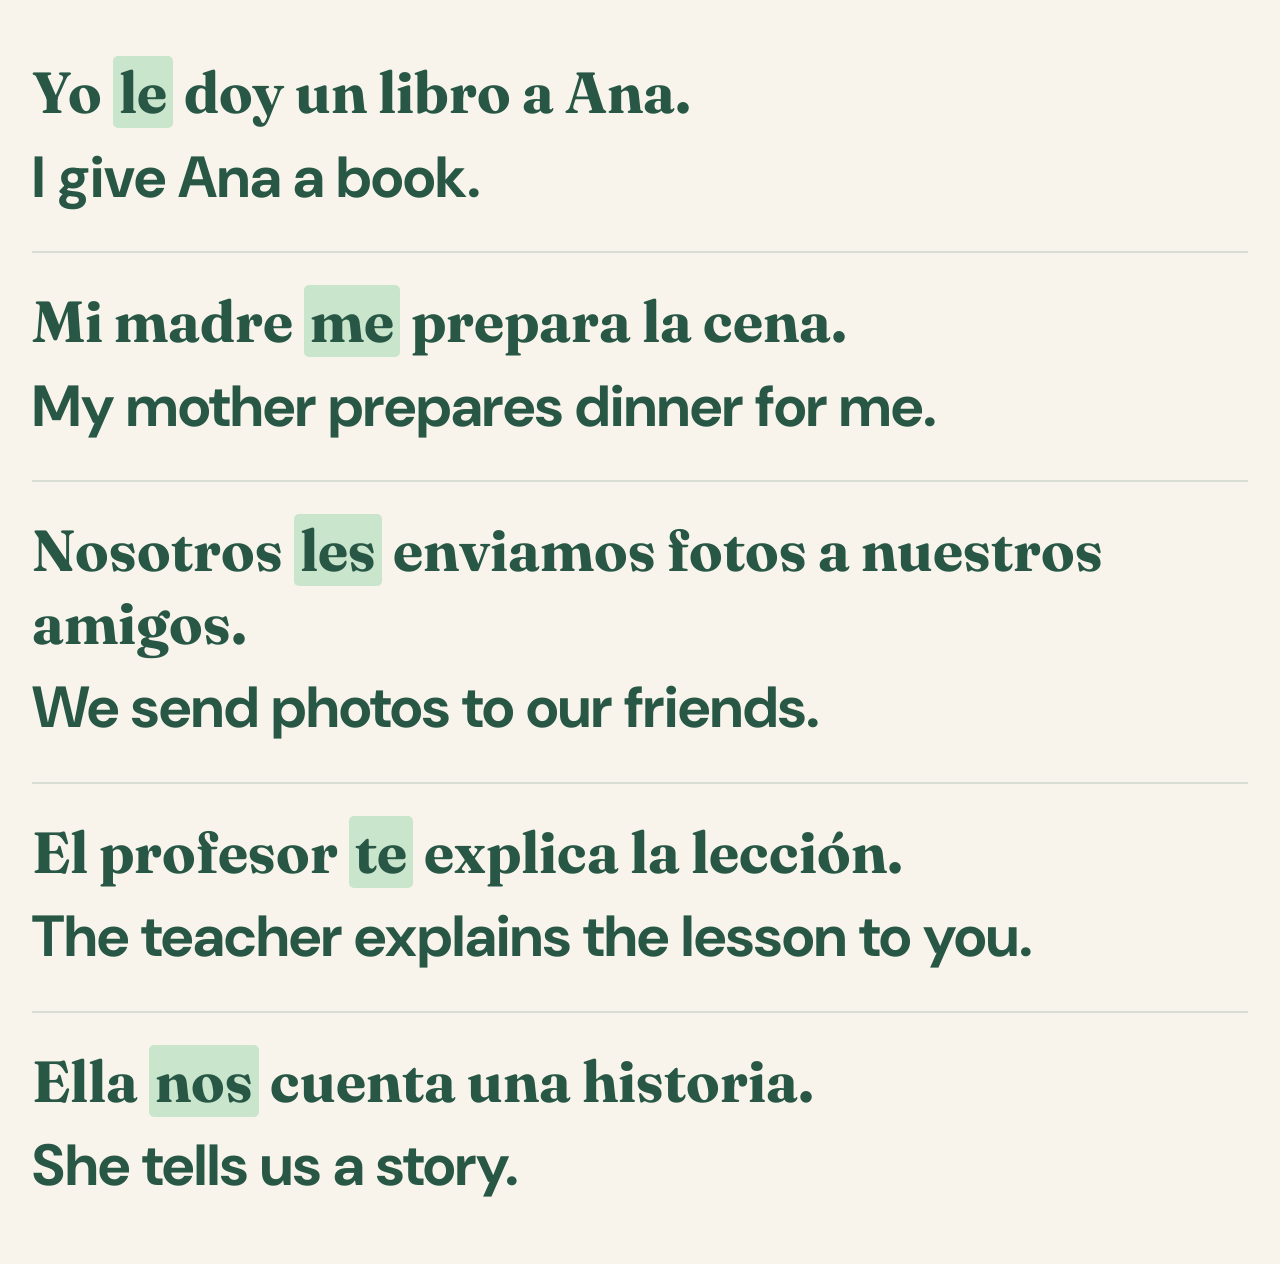
==== commit 6bea0d48: "Simplify guide to full sentences and translations" ====
--- a/index.html
+++ b/index.html
@@ -1,16 +1,22 @@
 <!doctype html>
 <html lang="en">
-<head><meta charset="utf-8"><meta name="viewport" content="width=device-width, initial-scale=1"><meta name="theme-color" content="#f8f4ec"><meta name="description" content="Five Spanish sentences with translations and parts of speech, including indirect object pronouns."><title>Spanish indirect object pronouns — five annotated sentences</title><link rel="stylesheet" href="styles.css"></head>
+<head>
+  <meta charset="utf-8">
+  <meta name="viewport" content="width=device-width, initial-scale=1">
+  <meta name="theme-color" content="#f8f4ec">
+  <meta name="description" content="Five Spanish sentences demonstrating indirect object pronouns, with English translations.">
+  <title>Spanish indirect object pronouns</title>
+  <link rel="stylesheet" href="styles.css">
+</head>
 <body>
-<header class="wrap"><a class="brand" href="#top"><span>¿?</span> A quién.</a><small>SPANISH GRAMMAR · FIVE EXAMPLES</small></header>
-<main id="top" class="wrap">
-<section class="sentence-list" aria-label="Five annotated Spanish sentences">
-<article class="sentence-card"><span class="number">01</span><div><h2 lang="es">Yo <mark>le</mark> doy un libro a Ana.</h2><p class="translation">I give Ana a book.</p><div class="words"><span><b>Yo</b><small>subject pronoun</small></span><span class="indirect"><b>le</b><small>indirect object pronoun · to Ana</small></span><span><b>doy</b><small>verb</small></span><span><b>un</b><small>indefinite article</small></span><span><b>libro</b><small>noun</small></span><span><b>a</b><small>preposition</small></span><span><b>Ana</b><small>proper noun</small></span></div></div></article>
-<article class="sentence-card"><span class="number">02</span><div><h2 lang="es">Mi madre <mark>me</mark> prepara la cena.</h2><p class="translation">My mother prepares dinner for me.</p><div class="words"><span><b>Mi</b><small>possessive determiner</small></span><span><b>madre</b><small>noun</small></span><span class="indirect"><b>me</b><small>indirect object pronoun · for me</small></span><span><b>prepara</b><small>verb</small></span><span><b>la</b><small>definite article</small></span><span><b>cena</b><small>noun</small></span></div></div></article>
-<article class="sentence-card"><span class="number">03</span><div><h2 lang="es">Nosotros <mark>les</mark> enviamos fotos a nuestros amigos.</h2><p class="translation">We send photos to our friends.</p><div class="words"><span><b>Nosotros</b><small>subject pronoun</small></span><span class="indirect"><b>les</b><small>indirect object pronoun · to our friends</small></span><span><b>enviamos</b><small>verb</small></span><span><b>fotos</b><small>noun</small></span><span><b>a</b><small>preposition</small></span><span><b>nuestros</b><small>possessive determiner</small></span><span><b>amigos</b><small>noun</small></span></div></div></article>
-<article class="sentence-card"><span class="number">04</span><div><h2 lang="es">El profesor <mark>te</mark> explica la lección.</h2><p class="translation">The teacher explains the lesson to you.</p><div class="words"><span><b>El</b><small>definite article</small></span><span><b>profesor</b><small>noun</small></span><span class="indirect"><b>te</b><small>indirect object pronoun · to you</small></span><span><b>explica</b><small>verb</small></span><span><b>la</b><small>definite article</small></span><span><b>lección</b><small>noun</small></span></div></div></article>
-<article class="sentence-card"><span class="number">05</span><div><h2 lang="es">Ella <mark>nos</mark> cuenta una historia.</h2><p class="translation">She tells us a story.</p><div class="words"><span><b>Ella</b><small>subject pronoun</small></span><span class="indirect"><b>nos</b><small>indirect object pronoun · to us</small></span><span><b>cuenta</b><small>verb</small></span><span><b>una</b><small>indefinite article</small></span><span><b>historia</b><small>noun</small></span></div></div></article>
-</section>
-<aside><strong>Notice the pattern</strong><p>The indirect object pronoun usually goes <em>before</em> the conjugated verb. In sentences 1 and 3, the phrase beginning with <em>a</em> names the receiver explicitly.</p></aside>
-</main><footer><div class="wrap"><span>¿A quién? · Spanish, made clearer.</span><a href="#top">Back to top ↑</a></div></footer>
-</body></html>
+  <main>
+    <section class="sentence-list" aria-label="Five Spanish sentences with English translations">
+      <article><h1 lang="es">Yo <mark>le</mark> doy un libro a Ana.</h1><p>I give Ana a book.</p></article>
+      <article><h1 lang="es">Mi madre <mark>me</mark> prepara la cena.</h1><p>My mother prepares dinner for me.</p></article>
+      <article><h1 lang="es">Nosotros <mark>les</mark> enviamos fotos a nuestros amigos.</h1><p>We send photos to our friends.</p></article>
+      <article><h1 lang="es">El profesor <mark>te</mark> explica la lección.</h1><p>The teacher explains the lesson to you.</p></article>
+      <article><h1 lang="es">Ella <mark>nos</mark> cuenta una historia.</h1><p>She tells us a story.</p></article>
+    </section>
+  </main>
+</body>
+</html>
--- a/styles.css
+++ b/styles.css
@@ -1,3 +1,2 @@
-@import url('https://fonts.googleapis.com/css2?family=DM+Sans:wght@400;500;700&family=Fraunces:opsz,wght@9..144,400;9..144,600&display=swap');
-.sentence-list{padding-top:36px}
-:root{--ink:#24342e;--muted:#64736b;--cream:#f8f4ec;--paper:#fffdf8;--green:#285746;--mint:#e7f0e4;--orange:#e87949;--line:#dfddd3}*{box-sizing:border-box}html{scroll-behavior:smooth}body{margin:0;background:var(--cream);color:var(--ink);font-family:'DM Sans',Arial,sans-serif;line-height:1.55}.wrap{width:min(1000px,calc(100% - 40px));margin:auto}a{color:inherit;text-decoration:none}header{height:78px;display:flex;align-items:center;justify-content:space-between;border-bottom:1px solid var(--line)}.brand{font-family:Fraunces,Georgia,serif;font-size:24px;font-weight:600}.brand span{display:inline-grid;place-items:center;width:35px;height:35px;border-radius:50%;background:var(--green);color:#fff;font-family:Arial,sans-serif;font-size:15px;margin-right:8px}header small,.intro small{font-size:11px;font-weight:700;letter-spacing:.16em;color:var(--orange)}header small{color:var(--muted)}.intro{padding:80px 0 54px;max-width:750px}.intro h1{font-family:Fraunces,Georgia,serif;font-size:clamp(54px,7vw,86px);font-weight:400;line-height:1.08;letter-spacing:-.045em;margin:18px 0 22px}.intro h1 em{color:var(--orange)}.intro p{max-width:650px;color:var(--muted);font-size:17px}.intro strong{color:var(--ink)}.sentence-list{display:grid;gap:18px;padding-bottom:36px}.sentence-card{display:grid;grid-template-columns:65px 1fr;gap:18px;background:var(--paper);border:1px solid var(--line);border-radius:12px;padding:30px}.number{font-family:Fraunces,Georgia,serif;font-size:30px;color:var(--orange)}h2{font-family:Fraunces,Georgia,serif;font-size:clamp(29px,4vw,42px);font-weight:400;line-height:1.25;margin:0 0 8px}mark{background:var(--mint);color:var(--green);border-radius:4px;padding:0 5px;font-weight:600}.translation{font-size:16px;color:var(--muted);margin:0 0 24px}.words{display:flex;flex-wrap:wrap;gap:8px;border-top:1px solid var(--line);padding-top:22px}.words span{display:flex;flex-direction:column;min-height:70px;padding:10px 12px;background:#f3f3eb;border-radius:6px}.words b{font-size:15px}.words small{font-size:11px;color:var(--muted)}.words .indirect{background:var(--mint);border:1px solid #b9d7bd;color:var(--green)}.words .indirect small{color:var(--green);font-weight:700}aside{background:var(--green);color:#fff;border-radius:10px;padding:25px 30px;margin:15px 0 80px}aside strong{font-family:Fraunces,Georgia,serif;font-size:24px;font-weight:400}aside p{color:#d5e5d8;margin:5px 0 0;font-size:14px}footer{border-top:1px solid var(--line);background:#e9e7dd}footer .wrap{min-height:85px;display:flex;justify-content:space-between;align-items:center;color:var(--muted);font-size:13px}footer a{color:var(--green);font-weight:700}:focus-visible{outline:3px solid var(--orange);outline-offset:3px}@media(max-width:650px){header small{display:none}.intro{padding:55px 0 32px}.sentence-card{grid-template-columns:1fr;gap:2px;padding:22px}.number{font-size:19px}.words span{min-height:64px}aside{margin-bottom:50px}}
+@import url('https://fonts.googleapis.com/css2?family=DM+Sans:wght@700&family=Fraunces:opsz,wght@9..144,600&display=swap');
+:root{--cream:#f8f4ec;--green:#285746;--mint:#c9e5cc;--line:#d9ded5}*{box-sizing:border-box}body{margin:0;background:var(--cream);color:var(--green);font-family:"DM Sans",Arial,sans-serif;font-weight:700}main{width:100%;padding:24px 32px}.sentence-list{display:grid}article{padding:32px 0 38px;border-bottom:2px solid var(--line)}article:last-child{border-bottom:0}h1,p{font-size:clamp(42px,5vw,58px);line-height:1.25;font-weight:700}h1{margin:0 0 12px;font-family:Fraunces,Georgia,serif}p{margin:0}mark{padding:0 6px;border-radius:5px;background:var(--mint);color:var(--green)}@media(max-width:650px){main{padding:12px 16px}article{padding:26px 0 30px}h1,p{font-size:clamp(37px,9vw,50px)}}
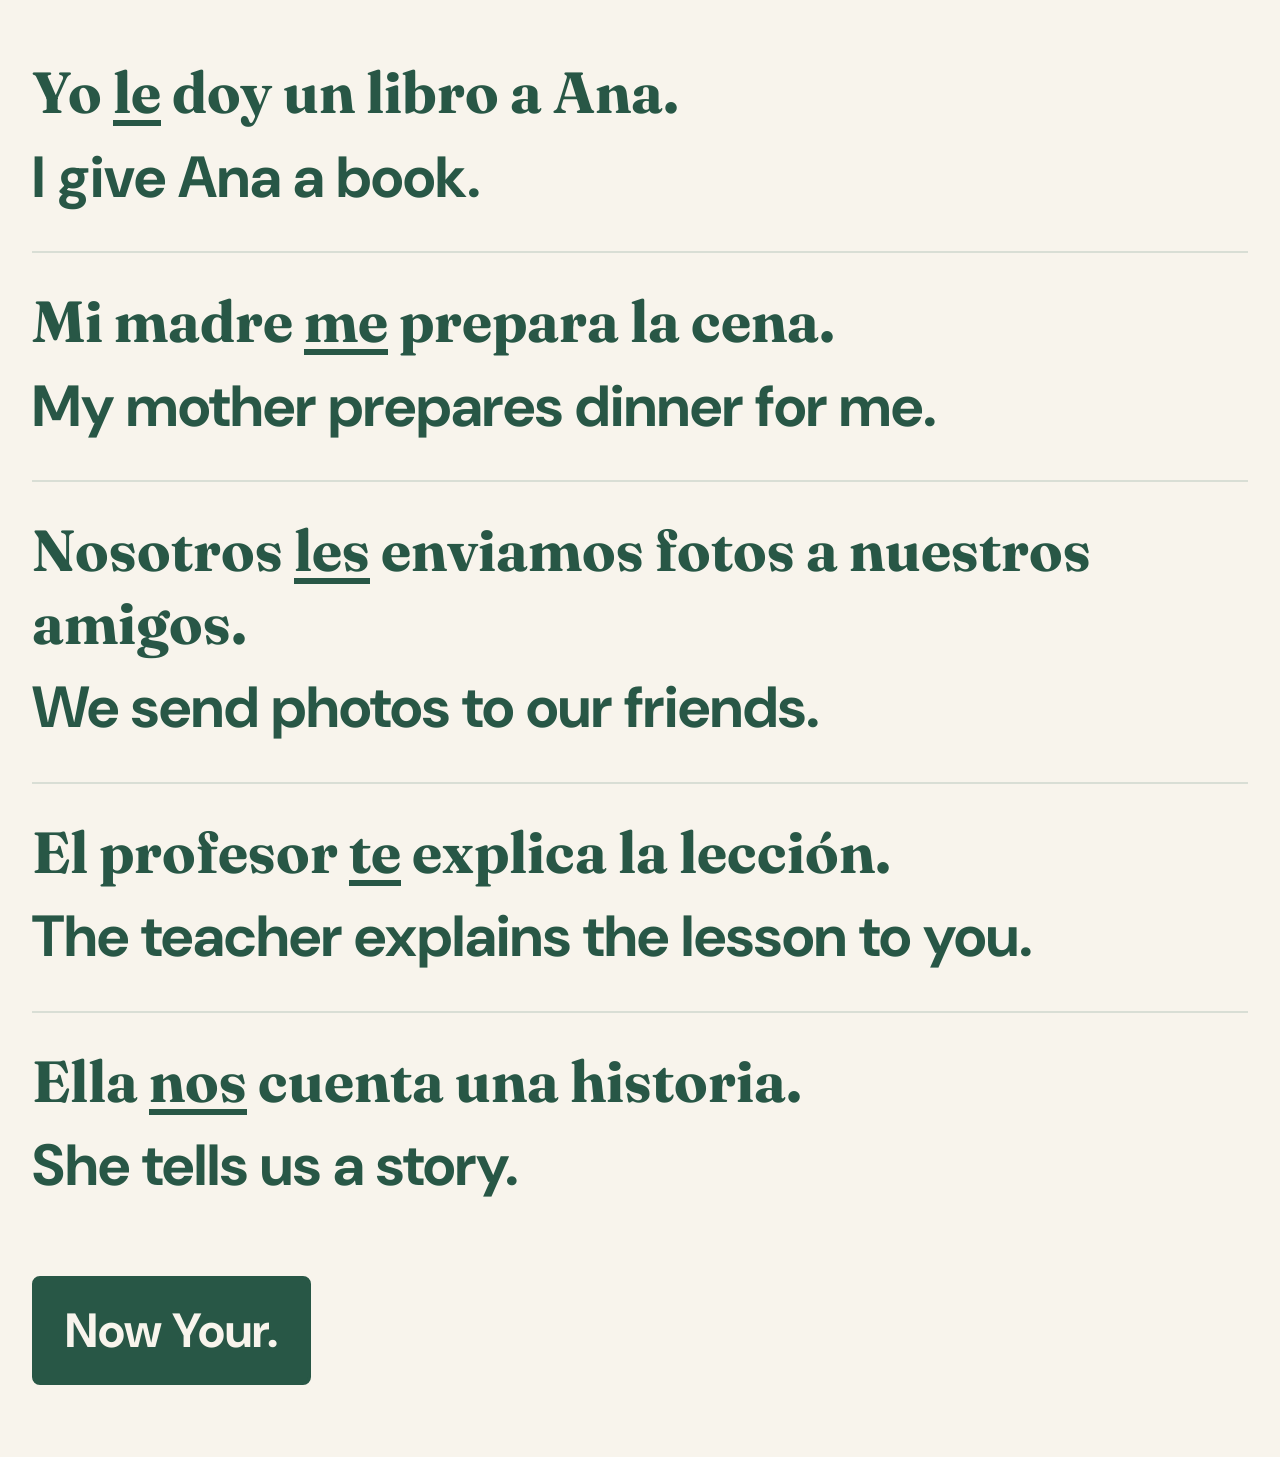
==== commit 94d43714: "Add scored indirect pronoun practice page" ====
--- a/index.html
+++ b/index.html
@@ -17,6 +17,7 @@
       <article><h1 lang="es">El profesor <mark>te</mark> explica la lección.</h1><p>The teacher explains the lesson to you.</p></article>
       <article><h1 lang="es">Ella <mark>nos</mark> cuenta una historia.</h1><p>She tells us a story.</p></article>
     </section>
+    <a class="action-button" href="practice.html">Now Your.</a>
   </main>
 </body>
 </html>
--- a/styles.css
+++ b/styles.css
@@ -1,2 +1,3 @@
 @import url('https://fonts.googleapis.com/css2?family=DM+Sans:wght@700&family=Fraunces:opsz,wght@9..144,600&display=swap');
-:root{--cream:#f8f4ec;--green:#285746;--mint:#c9e5cc;--line:#d9ded5}*{box-sizing:border-box}body{margin:0;background:var(--cream);color:var(--green);font-family:"DM Sans",Arial,sans-serif;font-weight:700}main{width:100%;padding:24px 32px}.sentence-list{display:grid}article{padding:32px 0 38px;border-bottom:2px solid var(--line)}article:last-child{border-bottom:0}h1,p{font-size:clamp(42px,5vw,58px);line-height:1.25;font-weight:700}h1{margin:0 0 12px;font-family:Fraunces,Georgia,serif}p{margin:0}mark{padding:0 6px;border-radius:5px;background:var(--mint);color:var(--green)}@media(max-width:650px){main{padding:12px 16px}article{padding:26px 0 30px}h1,p{font-size:clamp(37px,9vw,50px)}}
+:root{--cream:#f8f4ec;--green:#285746;--line:#d9ded5}*{box-sizing:border-box}body{margin:0;background:var(--cream);color:var(--green);font-family:"DM Sans",Arial,sans-serif;font-weight:700}main{width:100%;padding:24px 32px}.sentence-list{display:grid}article{padding:32px 0 38px;border-bottom:2px solid var(--line)}article:last-child{border-bottom:0}h1,p{font-size:clamp(42px,5vw,58px);line-height:1.25;font-weight:700}h1{margin:0 0 12px;font-family:Fraunces,Georgia,serif}p{margin:0}mark{padding:0;background:transparent;color:var(--green);text-decoration:underline;text-decoration-thickness:.1em;text-underline-offset:.12em}@media(max-width:650px){main{padding:12px 16px}article{padding:26px 0 30px}h1,p{font-size:clamp(37px,9vw,50px)}}
+.action-button{display:inline-block;margin:36px 0 48px;padding:20px 30px;border:3px solid var(--green);border-radius:8px;background:var(--green);color:var(--cream);font-size:clamp(34px,4vw,48px);font-weight:700;text-decoration:none}.action-button:hover,.action-button:focus-visible{background:var(--cream);color:var(--green)}
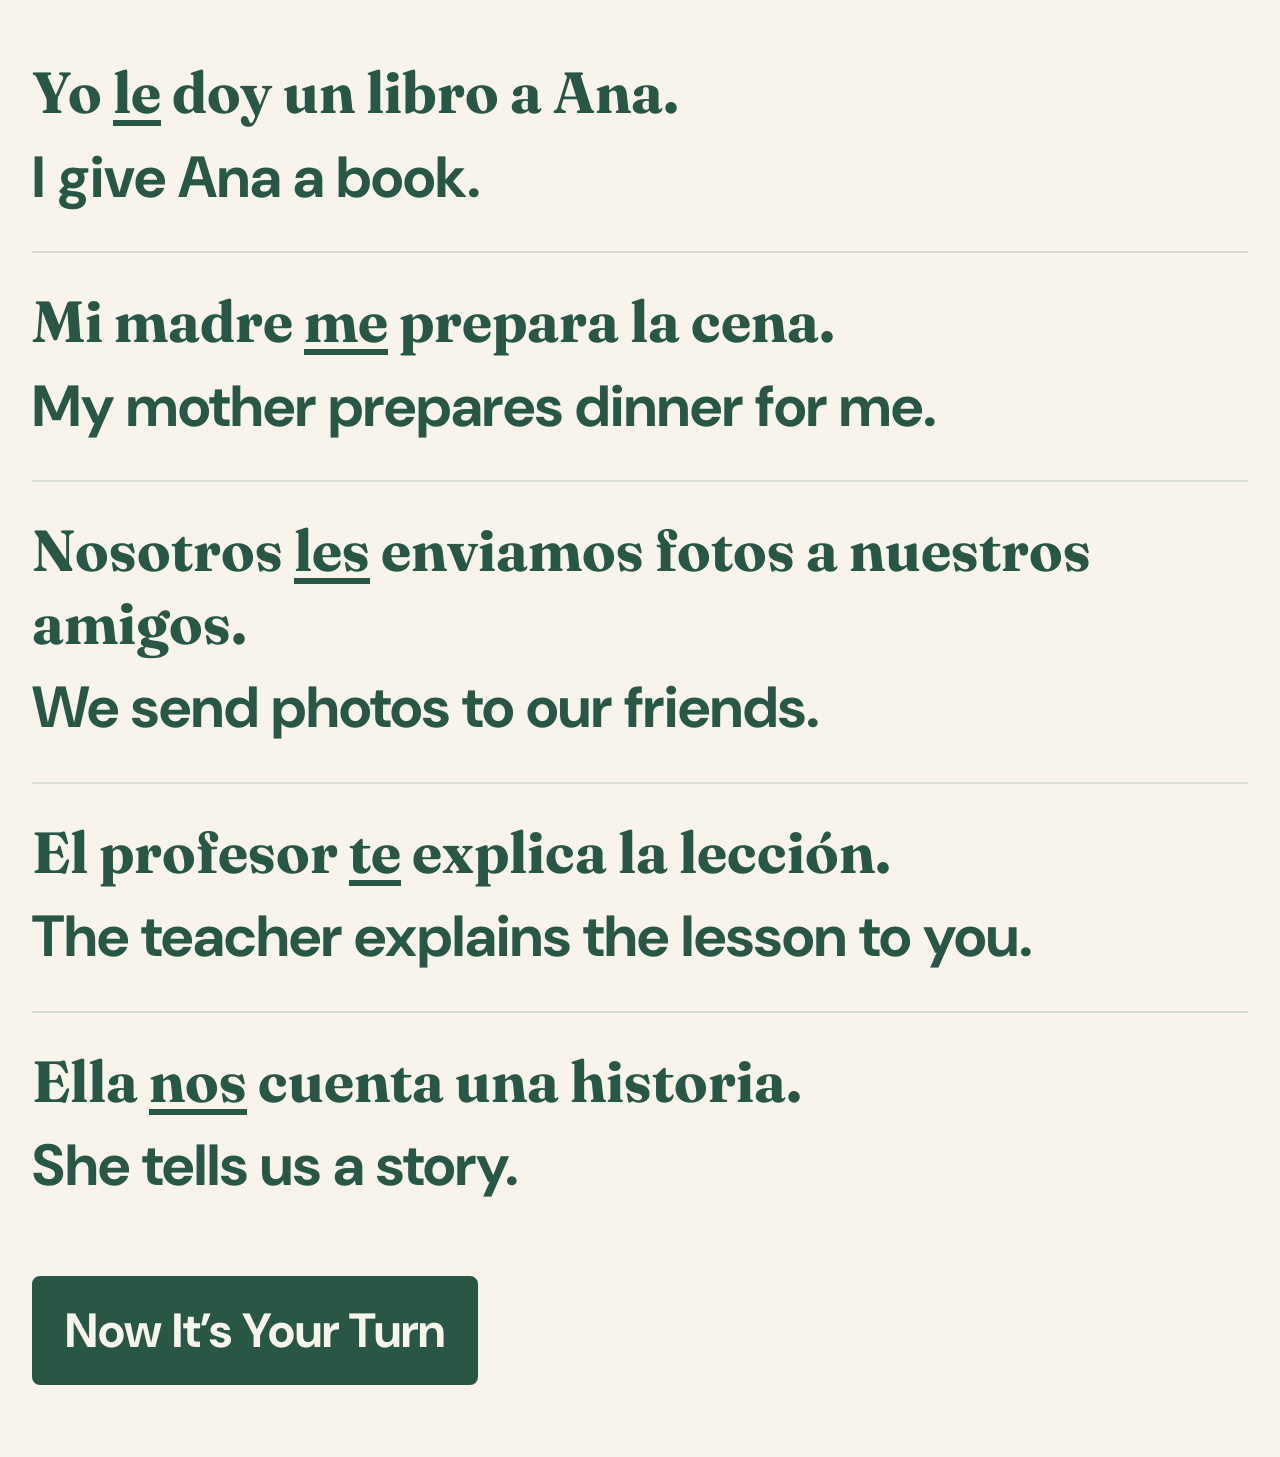
==== commit 9911ca11: "Update practice button label" ====
--- a/index.html
+++ b/index.html
@@ -17,7 +17,7 @@
       <article><h1 lang="es">El profesor <mark>te</mark> explica la lección.</h1><p>The teacher explains the lesson to you.</p></article>
       <article><h1 lang="es">Ella <mark>nos</mark> cuenta una historia.</h1><p>She tells us a story.</p></article>
     </section>
-    <a class="action-button" href="practice.html">Now Your.</a>
+    <a class="action-button" href="practice.html">Now It’s Your Turn</a>
   </main>
 </body>
 </html>
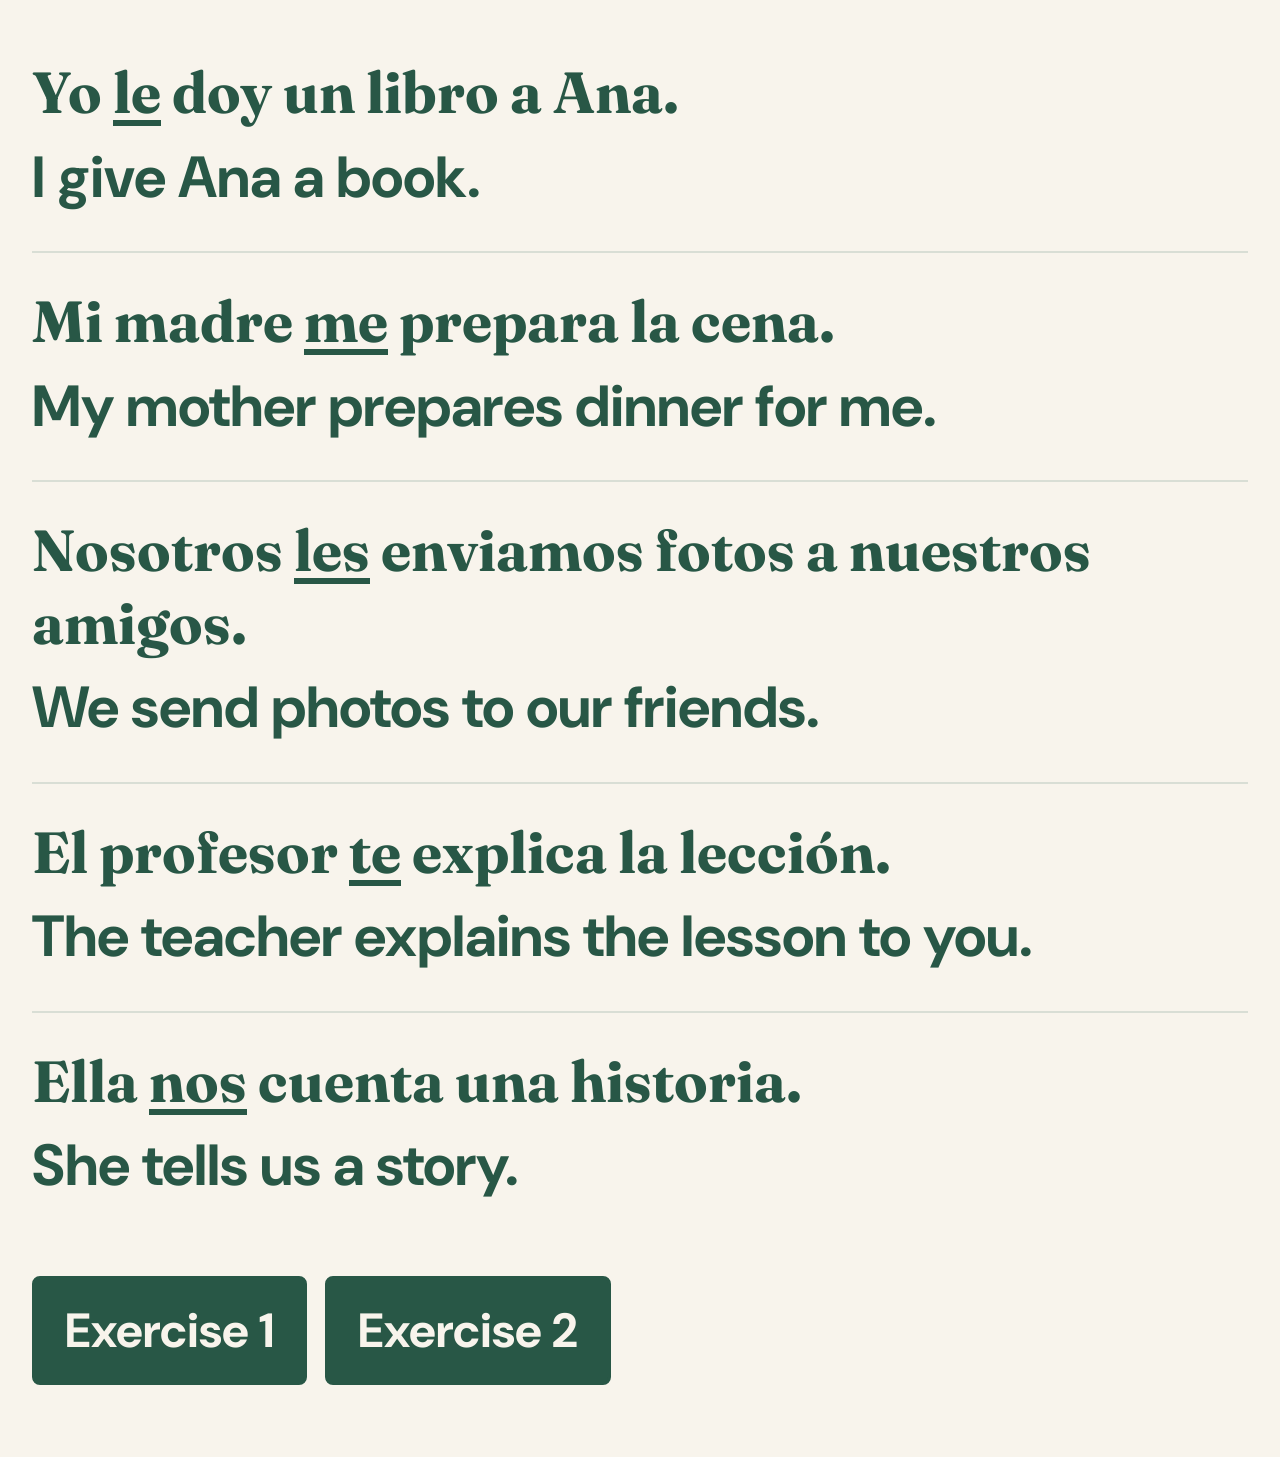
==== commit 25fa7927: "Add Spanish sentence building exercise" ====
--- a/index.html
+++ b/index.html
@@ -17,7 +17,7 @@
       <article><h1 lang="es">El profesor <mark>te</mark> explica la lección.</h1><p>The teacher explains the lesson to you.</p></article>
       <article><h1 lang="es">Ella <mark>nos</mark> cuenta una historia.</h1><p>She tells us a story.</p></article>
     </section>
-    <a class="action-button" href="practice.html">Now It’s Your Turn</a>
+    <nav class="exercise-links" aria-label="Exercises"><a class="action-button" href="practice.html">Exercise 1</a><a class="action-button" href="exercise2.html">Exercise 2</a></nav>
   </main>
 </body>
 </html>
--- a/styles.css
+++ b/styles.css
@@ -1,3 +1,4 @@
 @import url('https://fonts.googleapis.com/css2?family=DM+Sans:wght@700&family=Fraunces:opsz,wght@9..144,600&display=swap');
 :root{--cream:#f8f4ec;--green:#285746;--line:#d9ded5}*{box-sizing:border-box}body{margin:0;background:var(--cream);color:var(--green);font-family:"DM Sans",Arial,sans-serif;font-weight:700}main{width:100%;padding:24px 32px}.sentence-list{display:grid}article{padding:32px 0 38px;border-bottom:2px solid var(--line)}article:last-child{border-bottom:0}h1,p{font-size:clamp(42px,5vw,58px);line-height:1.25;font-weight:700}h1{margin:0 0 12px;font-family:Fraunces,Georgia,serif}p{margin:0}mark{padding:0;background:transparent;color:var(--green);text-decoration:underline;text-decoration-thickness:.1em;text-underline-offset:.12em}@media(max-width:650px){main{padding:12px 16px}article{padding:26px 0 30px}h1,p{font-size:clamp(37px,9vw,50px)}}
 .action-button{display:inline-block;margin:36px 0 48px;padding:20px 30px;border:3px solid var(--green);border-radius:8px;background:var(--green);color:var(--cream);font-size:clamp(34px,4vw,48px);font-weight:700;text-decoration:none}.action-button:hover,.action-button:focus-visible{background:var(--cream);color:var(--green)}
+.exercise-links{display:flex;flex-wrap:wrap;gap:18px}
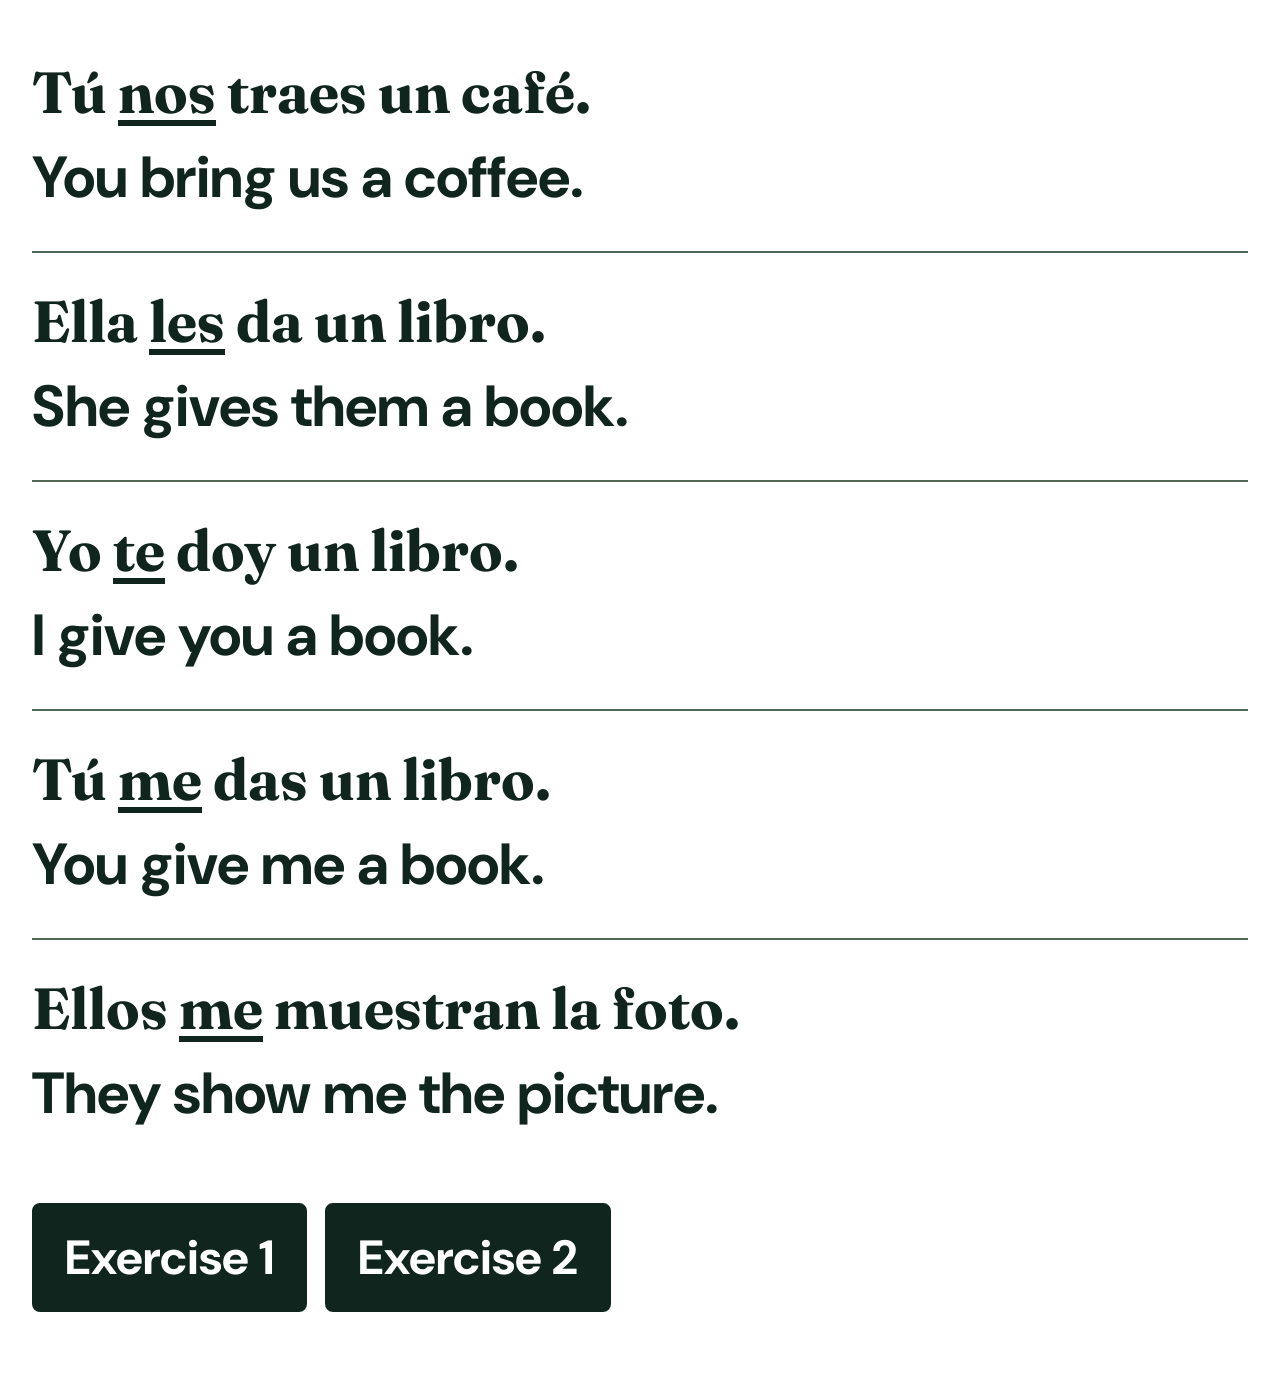
==== commit 09772027: "Vary sentences across exercises and improve accessibility" ====
--- a/index.html
+++ b/index.html
@@ -7,16 +7,12 @@
   <meta name="description" content="Five Spanish sentences demonstrating indirect object pronouns, with English translations.">
   <title>Spanish indirect object pronouns</title>
   <link rel="stylesheet" href="styles.css">
+  <script src="sentences.js" defer></script>
+  <script src="index.js" defer></script>
 </head>
 <body>
   <main>
-    <section class="sentence-list" aria-label="Five Spanish sentences with English translations">
-      <article><h1 lang="es">Yo <mark>le</mark> doy un libro a Ana.</h1><p>I give Ana a book.</p></article>
-      <article><h1 lang="es">Mi madre <mark>me</mark> prepara la cena.</h1><p>My mother prepares dinner for me.</p></article>
-      <article><h1 lang="es">Nosotros <mark>les</mark> enviamos fotos a nuestros amigos.</h1><p>We send photos to our friends.</p></article>
-      <article><h1 lang="es">El profesor <mark>te</mark> explica la lección.</h1><p>The teacher explains the lesson to you.</p></article>
-      <article><h1 lang="es">Ella <mark>nos</mark> cuenta una historia.</h1><p>She tells us a story.</p></article>
-    </section>
+    <section class="sentence-list" aria-label="Five Spanish sentences with English translations"></section>
     <nav class="exercise-links" aria-label="Exercises"><a class="action-button" href="practice.html">Exercise 1</a><a class="action-button" href="exercise2.html">Exercise 2</a></nav>
   </main>
 </body>
--- a/styles.css
+++ b/styles.css
@@ -1,4 +1,5 @@
 @import url('https://fonts.googleapis.com/css2?family=DM+Sans:wght@700&family=Fraunces:opsz,wght@9..144,600&display=swap');
-:root{--cream:#f8f4ec;--green:#285746;--line:#d9ded5}*{box-sizing:border-box}body{margin:0;background:var(--cream);color:var(--green);font-family:"DM Sans",Arial,sans-serif;font-weight:700}main{width:100%;padding:24px 32px}.sentence-list{display:grid}article{padding:32px 0 38px;border-bottom:2px solid var(--line)}article:last-child{border-bottom:0}h1,p{font-size:clamp(42px,5vw,58px);line-height:1.25;font-weight:700}h1{margin:0 0 12px;font-family:Fraunces,Georgia,serif}p{margin:0}mark{padding:0;background:transparent;color:var(--green);text-decoration:underline;text-decoration-thickness:.1em;text-underline-offset:.12em}@media(max-width:650px){main{padding:12px 16px}article{padding:26px 0 30px}h1,p{font-size:clamp(37px,9vw,50px)}}
+:root{--cream:#fff;--green:#10251d;--line:#516858}*{box-sizing:border-box}body{margin:0;background:var(--cream);color:var(--green);font-family:"DM Sans",Arial,sans-serif;font-weight:700}main{width:100%;padding:24px 32px}.sentence-list{display:grid}article{padding:32px 0 38px;border-bottom:2px solid var(--line)}article:last-child{border-bottom:0}h1,p{font-size:clamp(42px,5vw,58px);line-height:1.25;font-weight:700}h1{margin:0 0 12px;font-family:Fraunces,Georgia,serif}p{margin:0}mark{padding:0;background:transparent;color:var(--green);text-decoration:underline;text-decoration-thickness:.1em;text-underline-offset:.12em}@media(max-width:650px){main{padding:12px 16px}article{padding:26px 0 30px}h1,p{font-size:clamp(37px,9vw,50px)}}
 .action-button{display:inline-block;margin:36px 0 48px;padding:20px 30px;border:3px solid var(--green);border-radius:8px;background:var(--green);color:var(--cream);font-size:clamp(34px,4vw,48px);font-weight:700;text-decoration:none}.action-button:hover,.action-button:focus-visible{background:var(--cream);color:var(--green)}
 .exercise-links{display:flex;flex-wrap:wrap;gap:18px}
+:focus-visible{outline:4px solid #a45b00;outline-offset:3px}
